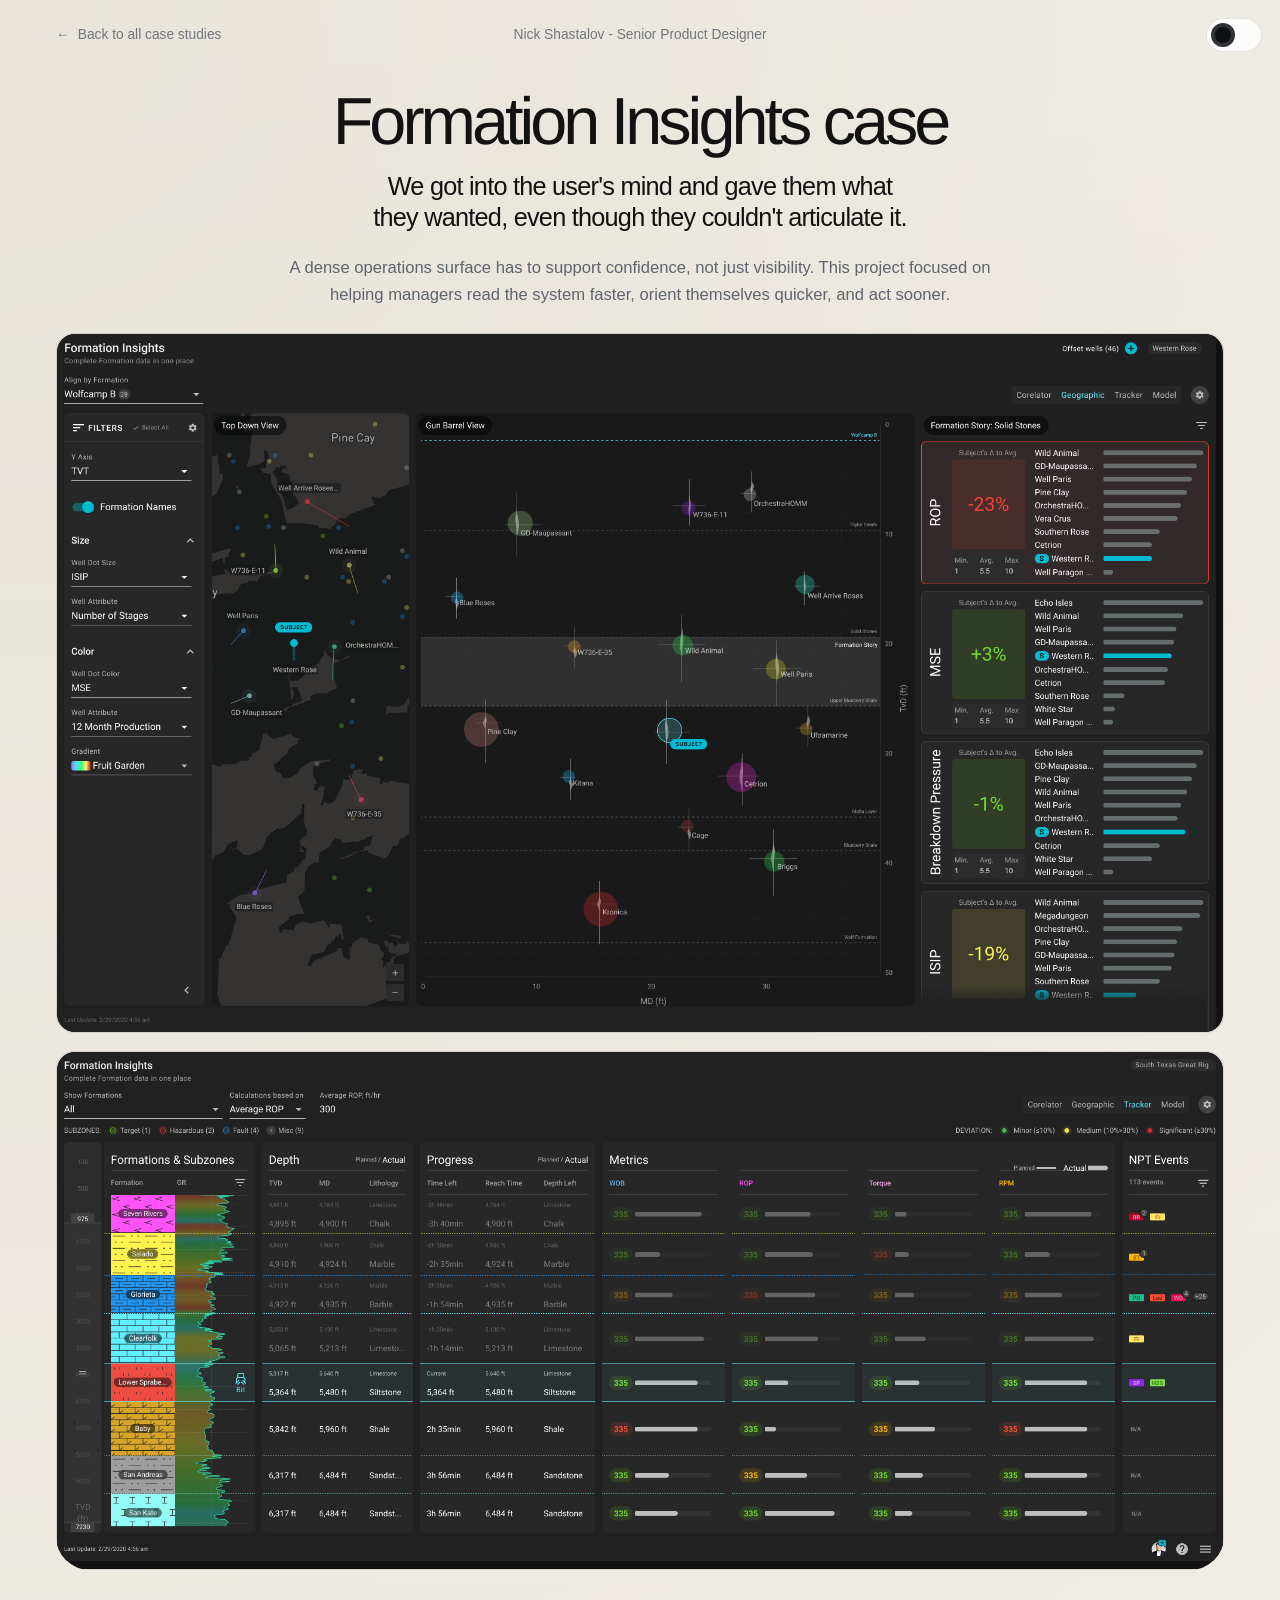
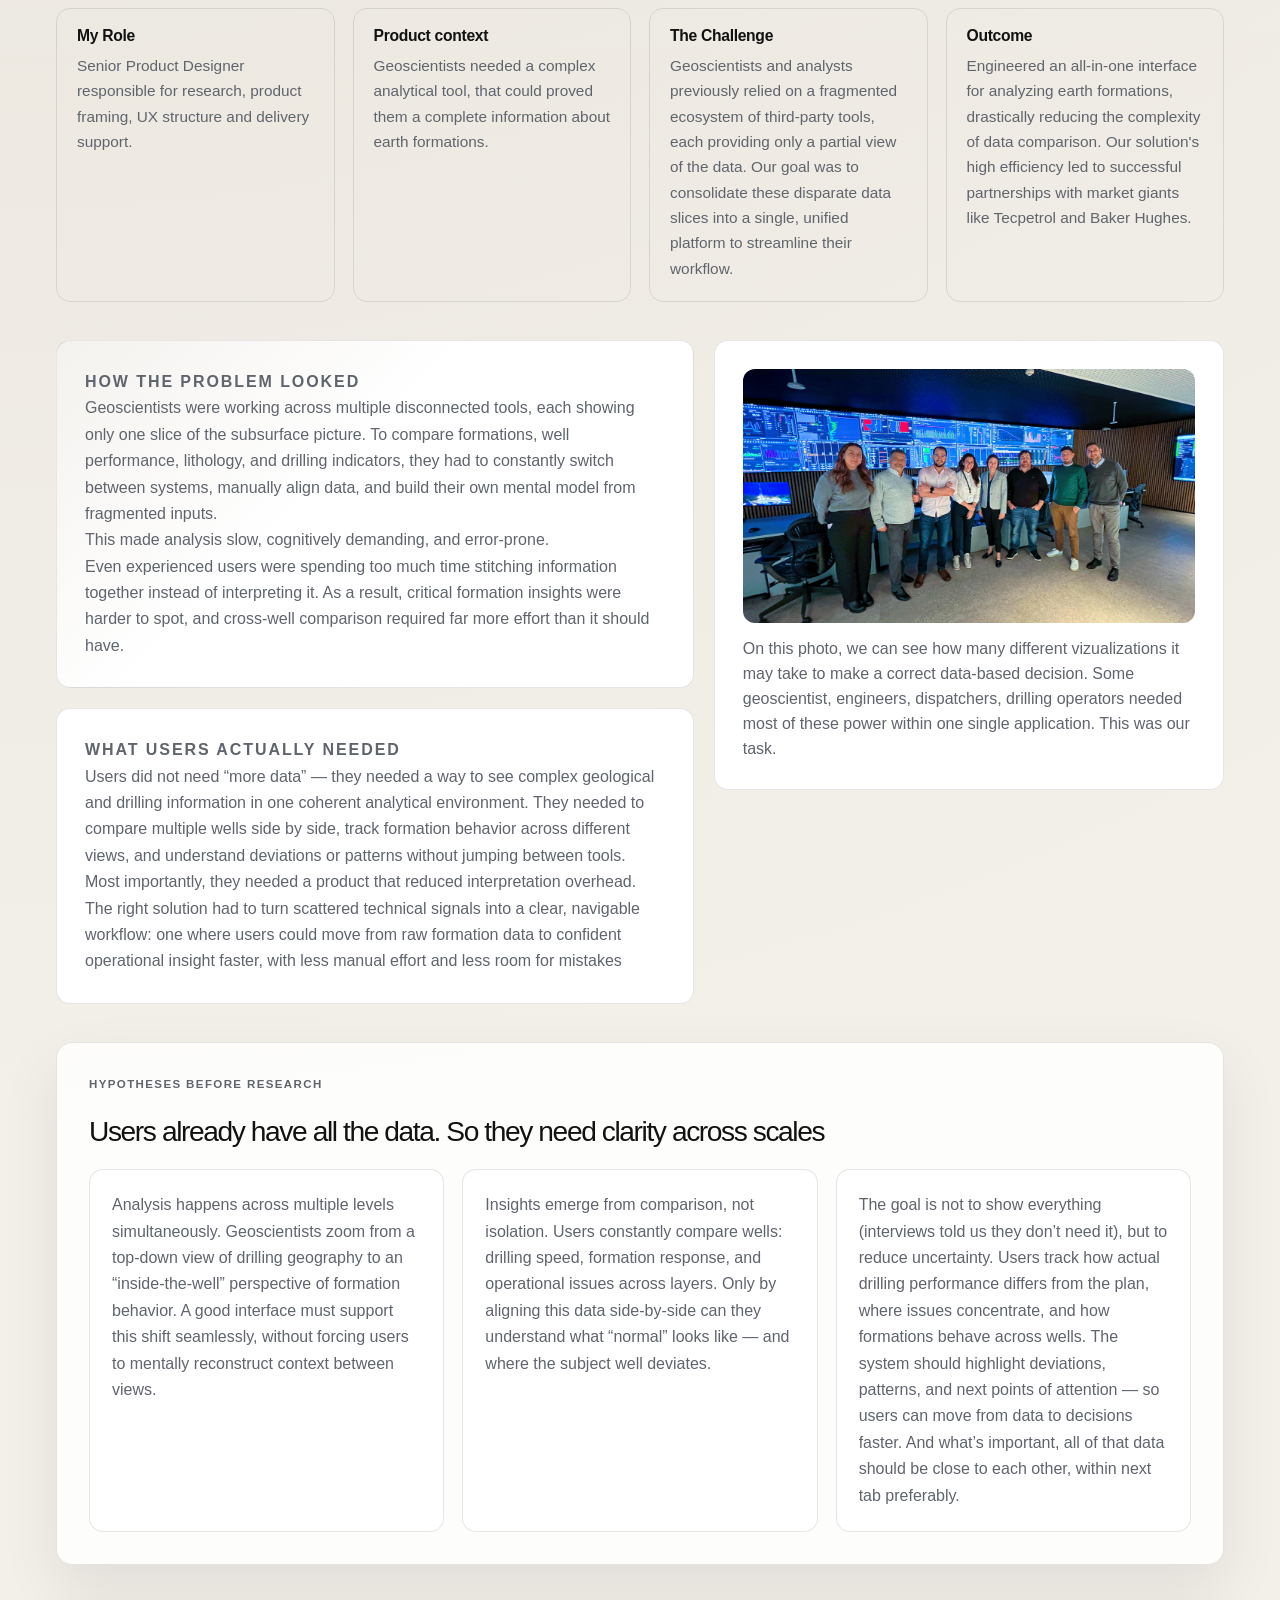
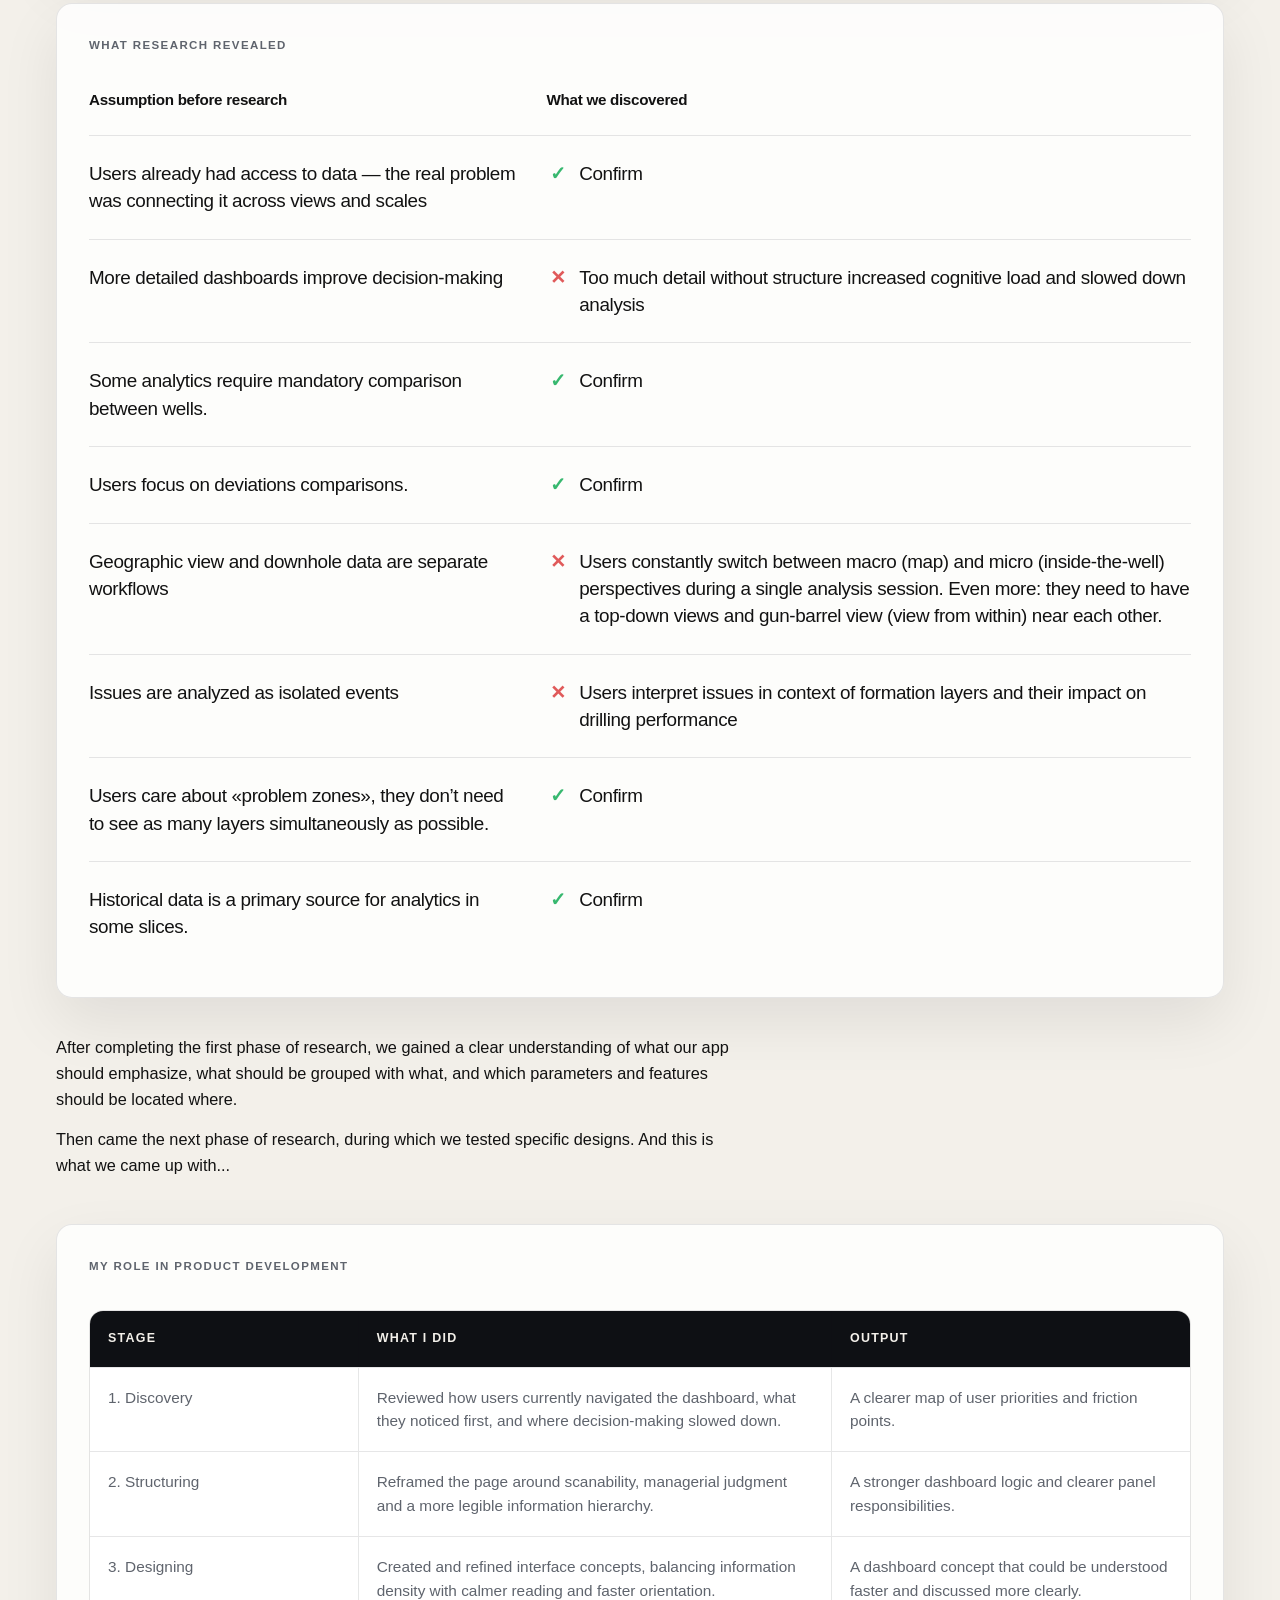
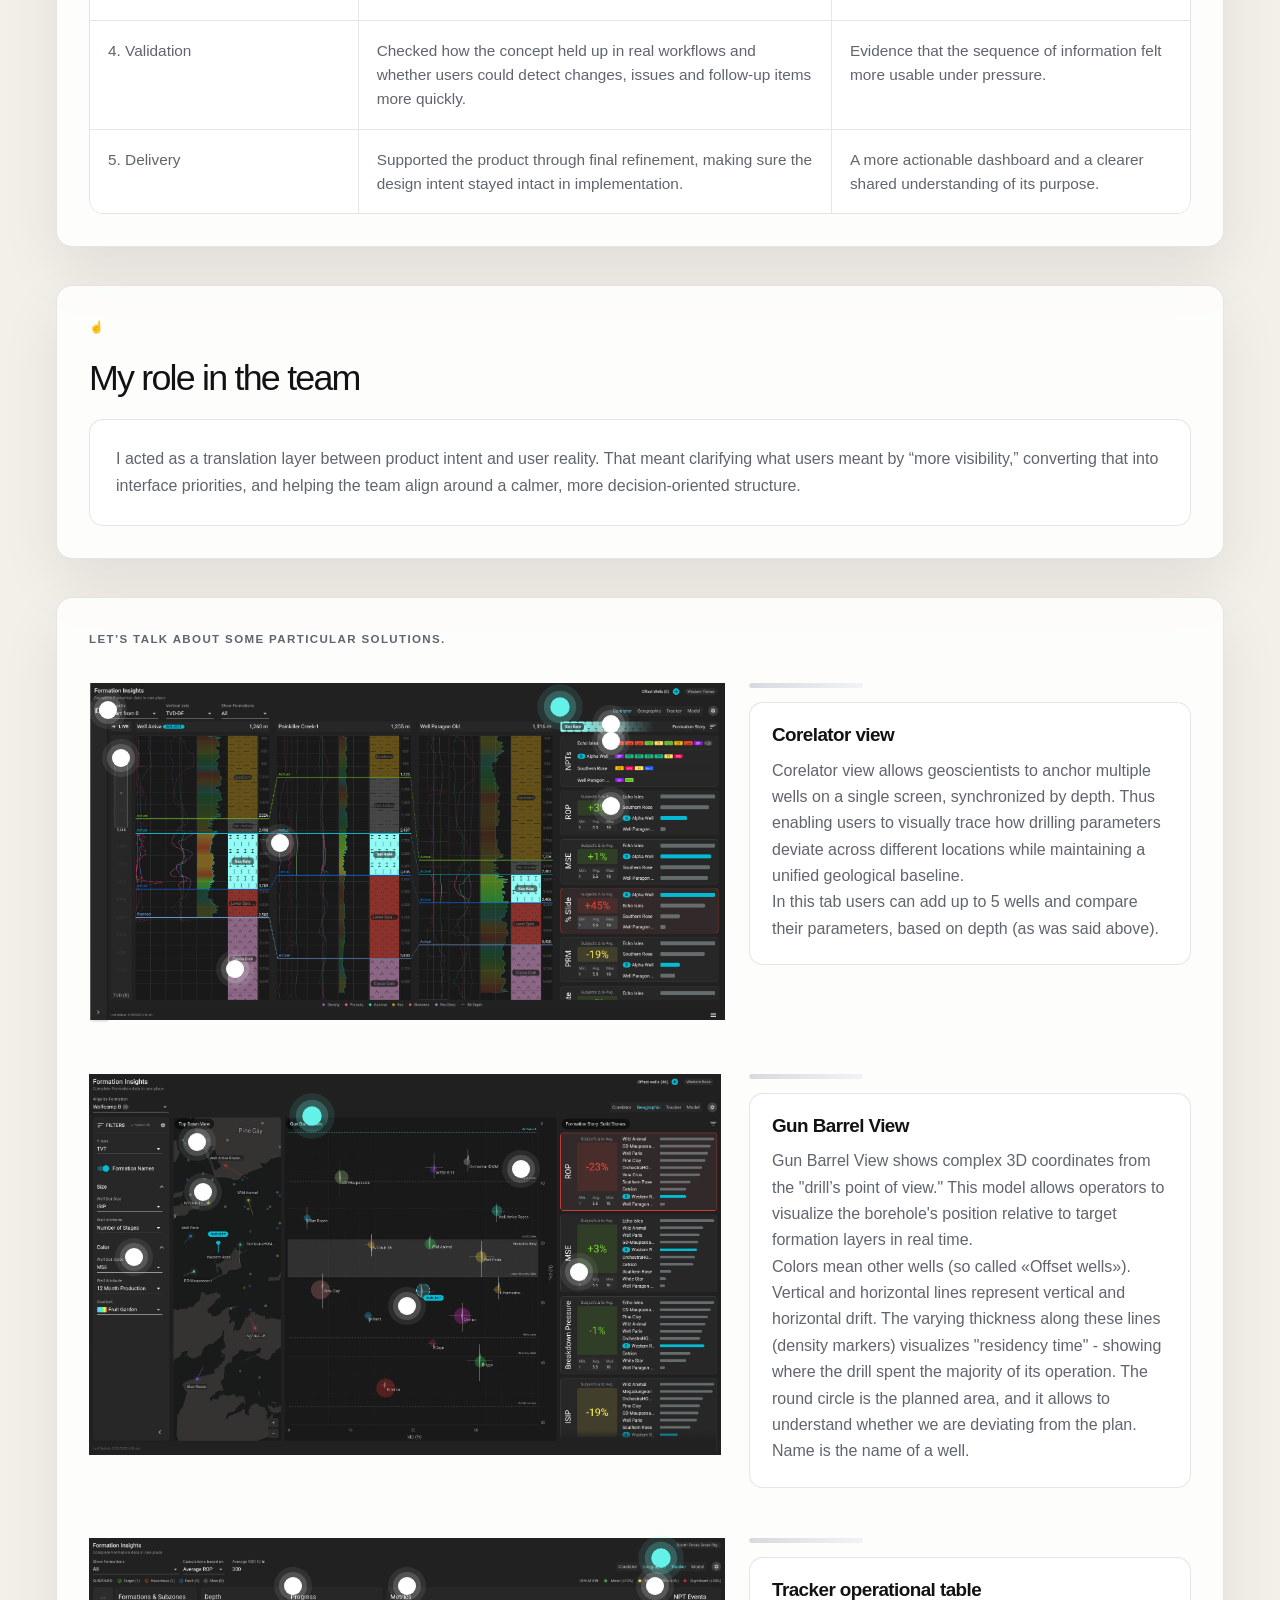
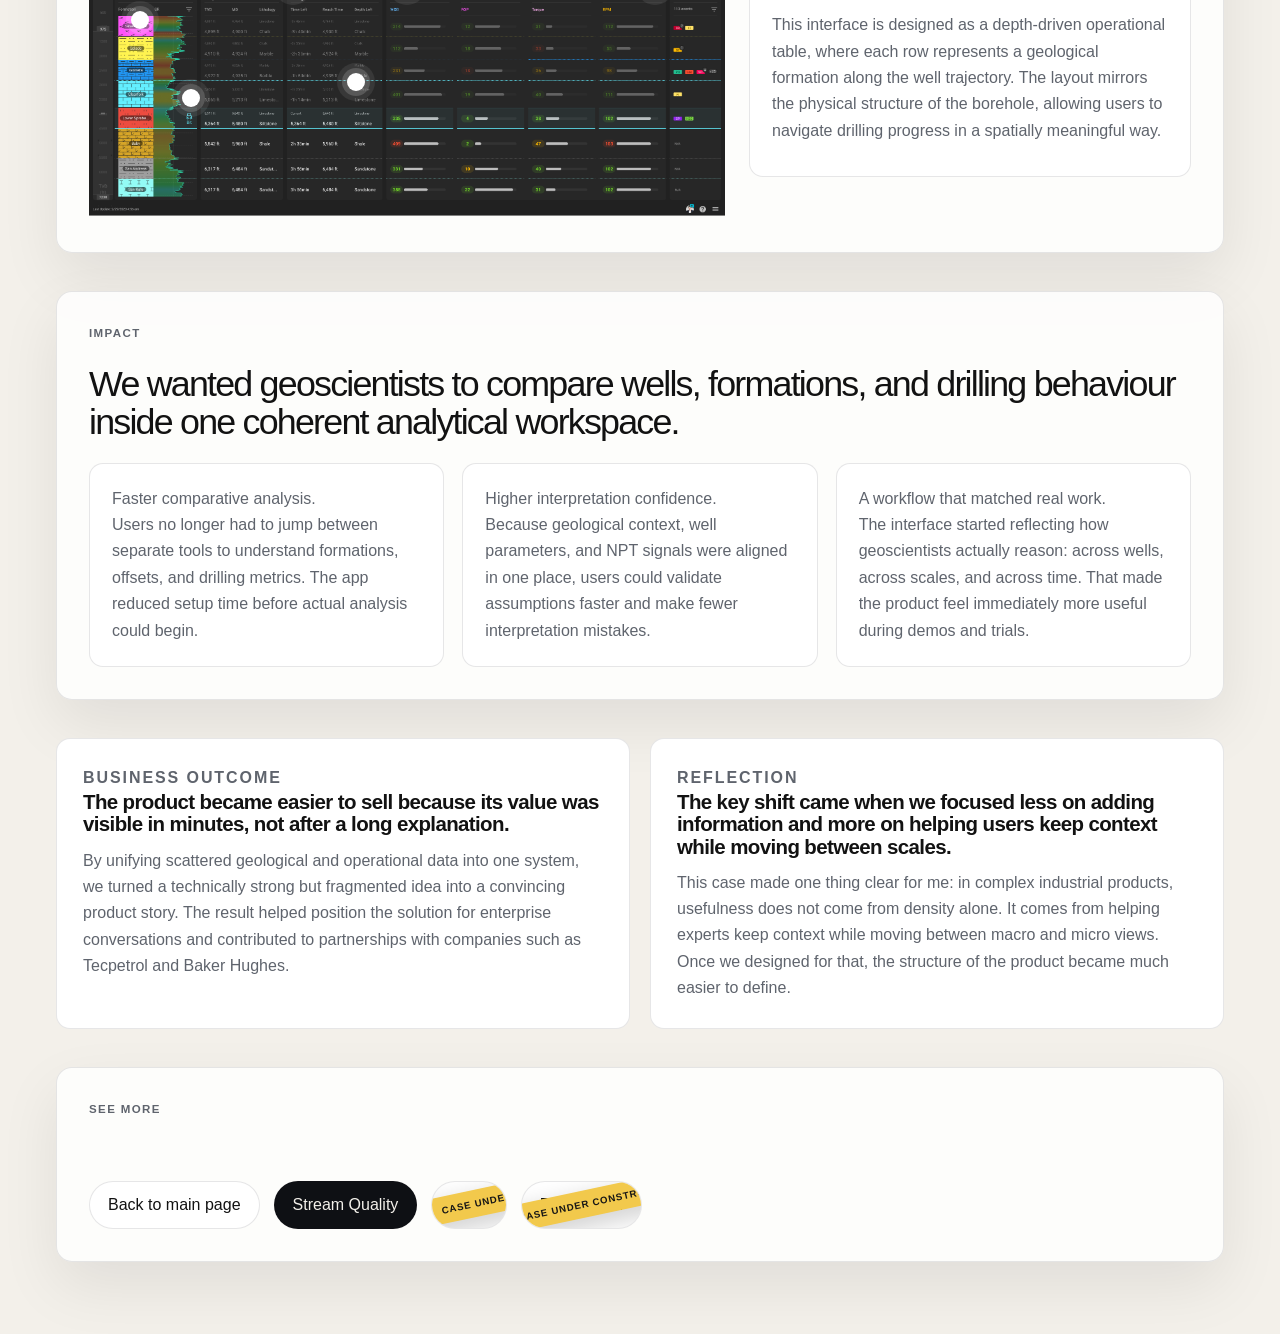
==== case-dashboard.html @ 6cc8f25d "Publish portfolio site" ====
<!DOCTYPE html>
<html lang="en" data-theme="light">
  <head>
    <meta charset="UTF-8" />
    <meta name="viewport" content="width=device-width, initial-scale=1.0" />
    <title>Formation Insights | Nick Shastalov</title>
    <meta
      name="description"
      content="Formation Insights case study by Nick Shastalov."
    />
    <link rel="stylesheet" href="./styles.css" />
    <script src="./theme.js" defer></script>
  </head>
  <body class="case-page">
    <div class="site-shell">
      <div class="page-meta page-meta-row page-meta-case">
        <a class="back-link-subtle back-link-arrow" href="./index.html">Back to all case studies</a>
        <span>Nick Shastalov - Senior Product Designer</span>
      </div>

      <button class="theme-toggle theme-toggle-floating" type="button" aria-label="Toggle theme">
        <span class="theme-toggle-track">
          <span class="theme-toggle-thumb"></span>
        </span>
      </button>

      <main class="case-layout case-layout-refined">
        <section class="case-hero case-hero-refined case-hero-stacked">
          <div class="case-hero-copy case-hero-copy-refined case-hero-copy-centered">
            <h1 class="case-title-compact">Formation Insights case</h1>
            <p class="case-hero-tagline case-hero-tagline-refined">
              We got into the user's mind and gave them what they wanted, even though they couldn't articulate it.
            </p>
            <p class="case-lead-refined">
              A dense operations surface has to support confidence, not just visibility. This
              project focused on helping managers read the system faster, orient themselves
              quicker, and act sooner.
            </p>
          </div>
          <div class="case-hero-media case-hero-media-refined">
            <div class="hero-duo">
              <figure class="hero-duo-card hero-duo-card-wide">
                <img
                  src="./assets/formation-insights-geographic.png"
                  alt="Formation Insights geographic view"
                />
              </figure>
              <figure class="hero-duo-card hero-duo-card-offset">
                <img
                  src="./assets/formation-insights-tracker.png"
                  alt="Formation Insights tracker view"
                />
              </figure>
            </div>
          </div>
        </section>

        <section class="case-meta case-meta-refined">
          <div>
            <strong>My Role</strong>
            <p>Senior Product Designer responsible for research, product framing, UX structure and delivery support.</p>
          </div>
          <div>
            <strong>Product context</strong>
            <p>Geoscientists needed a complex analytical tool, that could proved them a complete information about earth formations.</p>
          </div>
          <div>
            <strong>The Challenge</strong>
            <p>Geoscientists and analysts previously relied on a fragmented ecosystem of third-party tools, each providing only a partial view of the data. Our goal was to consolidate these disparate data slices into a single, unified platform to streamline their workflow.</p>
          </div>
          <div>
            <strong>Outcome</strong>
            <p>Engineered an all-in-one interface for analyzing earth formations, drastically reducing the complexity of data comparison. Our solution's high efficiency led to successful partnerships with market giants like Tecpetrol and Baker Hughes.</p>
          </div>
        </section>

        <section class="story-grid story-grid-refined story-grid-mixed">
          <div class="story-stack">
            <article class="story-card story-card-refined story-card-accent">
              <p class="section-label">How the problem looked</p>
              <p>
                Geoscientists were working across multiple disconnected tools, each showing only
                one slice of the subsurface picture. To compare formations, well performance,
                lithology, and drilling indicators, they had to constantly switch between systems,
                manually align data, and build their own mental model from fragmented inputs.
              </p>
              <p>
                This made analysis slow, cognitively demanding, and error-prone.
              </p>
              <p>
                Even experienced users were spending too much time stitching information together
                instead of interpreting it. As a result, critical formation insights were harder
                to spot, and cross-well comparison required far more effort than it should have.
              </p>
            </article>
            <article class="story-card story-card-refined">
              <p class="section-label">What users actually needed</p>
              <p>
                Users did not need “more data” — they needed a way to see complex geological and
                drilling information in one coherent analytical environment. They needed to compare
                multiple wells side by side, track formation behavior across different views, and
                understand deviations or patterns without jumping between tools.
              </p>
              <p>
                Most importantly, they needed a product that reduced interpretation overhead.
              </p>
              <p>
                The right solution had to turn scattered technical signals into a clear, navigable
                workflow: one where users could move from raw formation data to confident
                operational insight faster, with less manual effort and less room for mistakes
              </p>
            </article>
          </div>
          <aside class="story-card story-card-refined story-photo-card">
            <img src="./assets/formation-insights-dashboard-room.png" alt="Team standing in front of a wall of industrial dashboards" />
            <p class="story-photo-caption">On this photo, we can see how many different vizualizations it may take to make a correct data-based decision. Some geoscientist, engineers, dispatchers, drilling operators needed most of these power within one single application. This was our task.</p>
          </aside>
        </section>

        <section class="case-section case-section-shell">
          <div class="section-heading-block section-heading-wide section-heading-compact">
            <p class="section-label">Hypotheses before research</p>
            <h2>Users already have all the data. So they need clarity across scales</h2>
          </div>
          <div class="logic-grid logic-grid-three">
            <article class="logic-card">
              <p>Analysis happens across multiple levels simultaneously. Geoscientists zoom from a top-down view of drilling geography to an “inside-the-well” perspective of formation behavior. A good interface must support this shift seamlessly, without forcing users to mentally reconstruct context between views.</p>
            </article>
            <article class="logic-card">
              <p>Insights emerge from comparison, not isolation. Users constantly compare wells: drilling speed, formation response, and operational issues across layers. Only by aligning this data side-by-side can they understand what “normal” looks like — and where the subject well deviates.</p>
            </article>
            <article class="logic-card">
              <p>The goal is not to show everything (interviews told us they don’t need it), but to reduce uncertainty. Users track how actual drilling performance differs from the plan, where issues concentrate, and how formations behave across wells. The system should highlight deviations, patterns, and next points of attention — so users can move from data to decisions faster. And what’s important, all of that data should be close to each other, within next tab preferably.</p>
            </article>
          </div>
        </section>

        <section class="case-section case-section-shell">
          <div class="section-heading-block">
            <p class="section-label">What research revealed</p>
          </div>
          <div class="research-table">
            <div class="research-row research-row-head">
              <div>Assumption before research</div>
              <div>What we discovered</div>
            </div>
            <div class="research-row">
              <div>Users already had access to data — the real problem was connecting it across views and scales</div>
              <div class="research-cell-with-badge"><span class="research-badge research-badge-confirm">✓</span><span>Confirm</span></div>
            </div>
            <div class="research-row">
              <div>More detailed dashboards improve decision-making</div>
              <div class="research-cell-with-badge"><span class="research-badge research-badge-deny">✕</span><span>Too much detail without structure increased cognitive load and slowed down analysis</span></div>
            </div>
            <div class="research-row">
              <div>Some analytics require mandatory comparison between wells.</div>
              <div class="research-cell-with-badge"><span class="research-badge research-badge-confirm">✓</span><span>Confirm</span></div>
            </div>
            <div class="research-row">
              <div>Users focus on deviations comparisons.</div>
              <div class="research-cell-with-badge"><span class="research-badge research-badge-confirm">✓</span><span>Confirm</span></div>
            </div>
            <div class="research-row">
              <div>Geographic view and downhole data are separate workflows</div>
              <div class="research-cell-with-badge"><span class="research-badge research-badge-deny">✕</span><span>Users constantly switch between macro (map) and micro (inside-the-well) perspectives during a single analysis session. Even more: they need to have a top-down views and gun-barrel view (view from within) near each other.</span></div>
            </div>
            <div class="research-row">
              <div>Issues are analyzed as isolated events</div>
              <div class="research-cell-with-badge"><span class="research-badge research-badge-deny">✕</span><span>Users interpret issues in context of formation layers and their impact on drilling performance</span></div>
            </div>
            <div class="research-row">
              <div>Users care about «problem zones», they don’t need to see as many layers simultaneously as possible.</div>
              <div class="research-cell-with-badge"><span class="research-badge research-badge-confirm">✓</span><span>Confirm</span></div>
            </div>
            <div class="research-row">
              <div>Historical data is a primary source for analytics in some slices.</div>
              <div class="research-cell-with-badge"><span class="research-badge research-badge-confirm">✓</span><span>Confirm</span></div>
            </div>
          </div>
        </section>

        <div class="research-followup research-followup-plain">
          <p>
            After completing the first phase of research, we gained a clear understanding of what our app should emphasize, what should be grouped with what, and which parameters and features should be located where.
          </p>
          <p>
            Then came the next phase of research, during which we tested specific designs. And this is what we came up with...
          </p>
        </div>

        <section class="case-section case-section-shell">
          <div class="section-heading-block">
            <p class="section-label">My role in product development</p>
          </div>
          <div class="sprint-table sprint-table-three">
            <div class="sprint-row sprint-row-head">
              <div>Stage</div>
              <div>What I did</div>
              <div>Output</div>
            </div>
            <div class="sprint-row">
              <div>1. Discovery</div>
              <div>Reviewed how users currently navigated the dashboard, what they noticed first, and where decision-making slowed down.</div>
              <div>A clearer map of user priorities and friction points.</div>
            </div>
            <div class="sprint-row">
              <div>2. Structuring</div>
              <div>Reframed the page around scanability, managerial judgment and a more legible information hierarchy.</div>
              <div>A stronger dashboard logic and clearer panel responsibilities.</div>
            </div>
            <div class="sprint-row">
              <div>3. Designing</div>
              <div>Created and refined interface concepts, balancing information density with calmer reading and faster orientation.</div>
              <div>A dashboard concept that could be understood faster and discussed more clearly.</div>
            </div>
            <div class="sprint-row">
              <div>4. Validation</div>
              <div>Checked how the concept held up in real workflows and whether users could detect changes, issues and follow-up items more quickly.</div>
              <div>Evidence that the sequence of information felt more usable under pressure.</div>
            </div>
            <div class="sprint-row">
              <div>5. Delivery</div>
              <div>Supported the product through final refinement, making sure the design intent stayed intact in implementation.</div>
              <div>A more actionable dashboard and a clearer shared understanding of its purpose.</div>
            </div>
          </div>
        </section>

        <section class="case-section case-section-shell">
          <div class="section-heading-block">
            <p class="section-label">☝</p>
            <h2>My role in the team</h2>
          </div>
          <div class="info-card info-card-refined">
            <p>
              I acted as a translation layer between product intent and user reality. That meant
              clarifying what users meant by “more visibility,” converting that into interface
              priorities, and helping the team align around a calmer, more decision-oriented
              structure.
            </p>
          </div>
        </section>

        <section class="case-section case-section-shell">
          <div class="section-heading-block">
            <p class="section-label">Let’s talk about some particular solutions.</p>
          </div>

          <div class="hotspot-scene">
            <div class="hotspot-widget" data-rotation-seconds="10">
              <div class="hotspot-visual hotspot-visual-zoomable">
                <img src="./assets/formation-tab-1.png" alt="Formation Insights analytical workspace" />
                <button class="hotspot-dot is-active" type="button" style="--x: 74%; --y: 7%;" data-hotspot-index="0" aria-label="Corelator view"></button>
                <button class="hotspot-dot" type="button" style="--x: 30%; --y: 47%;" data-hotspot-index="1" aria-label="Formation thickness lines"></button>
                <button class="hotspot-dot" type="button" style="--x: 82%; --y: 36%;" data-hotspot-index="2" aria-label="Relative performance dashboard"></button>
                <button class="hotspot-dot" type="button" style="--x: 82%; --y: 12%;" data-hotspot-index="3" aria-label="Current formation reminder"></button>
                <button class="hotspot-dot" type="button" style="--x: 82%; --y: 17%;" data-hotspot-index="4" aria-label="NPT events"></button>
                <button class="hotspot-dot" type="button" style="--x: 3%; --y: 8%;" data-hotspot-index="5" aria-label="Top-down view panel"></button>
                <button class="hotspot-dot" type="button" style="--x: 5%; --y: 22%;" data-hotspot-index="6" aria-label="Depth selector"></button>
                <button class="hotspot-dot" type="button" style="--x: 23%; --y: 84%;" data-hotspot-index="7" aria-label="Lithologies"></button>
              </div>
              <div class="hotspot-copy">
                <div class="hotspot-progress" aria-hidden="true">
                  <span class="hotspot-progress-bar"></span>
                </div>
                <article class="artifact-note hotspot-panel is-active" data-hotspot-panel="0">
                  <h3>Corelator view</h3>
                  <p>Corelator view allows geoscientists to anchor multiple wells on a single screen, synchronized by depth. Thus enabling users to visually trace how drilling parameters deviate across different locations while maintaining a unified geological baseline.</p>
                  <p>In this tab users can add up to 5 wells and compare their parameters, based on depth (as was said above).</p>
                </article>
                <article class="artifact-note hotspot-panel" data-hotspot-panel="1">
                  <h3>Formation thickness lines</h3>
                  <p>These lines show users difference in depth (thickness) of formation in every selected well. Our design was pretty innovative and liked by users, so it had been copied later by some of our competitors.</p>
                  <p>This display of "pinch and swell" (thickness variation) of formations between wells allows geologists to immediately understand stratigraphic trends. Current formation is always highlighted.</p>
                </article>
                <article class="artifact-note hotspot-panel" data-hotspot-panel="2">
                  <h3>Relative performance dashboard</h3>
                  <p>One of user pains was that they need to «jump» between apps to compare key parameters for every well and then correlate it with wells depth based info. We assemble it all at the same place.</p>
                  <p>This panel is designed as a Relative Performance Dashboard. This "Leaderboard" approach instantly identifies the highest and lowest parameters among the selected wells, accelerating the decision-making process for operational optimization. Subject well - the object of analytics - is always highlighted to it’s place within the range.</p>
                </article>
                <article class="artifact-note hotspot-panel" data-hotspot-panel="3">
                  <h3>Current formation reminder</h3>
                  <p>User can highlight any formation in the chart area, this makes it possible for them to lose the current formation. So we always show the current formation in its separate area. This place in the right corner was selected based on interviews with users - they needed reminder of a current formation near their NPT events.</p>
                  <p>Formation Story calls the pop-up with the log of changes in data set.</p>
                </article>
                <article class="artifact-note hotspot-panel" data-hotspot-panel="4">
                  <h3>NPT events</h3>
                  <p>NPT’s are events that happened during drilling. E.g. bit stuck or a portion of liquifier poured.</p>
                  <p>Every event has it’s core and color. Similar to warning lights in a car dashboard. This color coding for NPTs is universal across all our apps. Users often just take a glance at how many NPTs are there and what’s their color. That’s how they read it.</p>
                </article>
                <article class="artifact-note hotspot-panel" data-hotspot-panel="5">
                  <h3>Top-down view panel</h3>
                      <p>Users sometimes need to see wells from above. This panel opens the top-down view. More details on that in next case. But before that app, users opened a top-down map of wells in a separate program, it surprised us that this was an industry-standard before. Users aproved the top-down map inside correlator during testing.</p>
                </article>
                <article class="artifact-note hotspot-panel" data-hotspot-panel="6">
                  <h3>Depth selector</h3>
                  <p>Another feature that was introduced - was a convenient depth selector. Transparent area within selected range shows marking under it, which helps users to navigate, when scale is too granular. Range can be changed. And also fragged along the axis to quickly navigate the entire dataset.</p>
                </article>
                <article class="artifact-note hotspot-panel" data-hotspot-panel="7">
                  <h3>Lithologies</h3>
                  <p>These weird area fills are called «lithologies». They represend various earth formations and every company has a set of their own lithology schemes. They all are customizable. All we can infuence here - is brightness. So we utilised that to show the active actual formation. Based on interviews, users sometimes "lost" the current formation among others, so they wanted to be more focused on it.</p>
                </article>
              </div>
            </div>
          </div>

          <div class="hotspot-scene">
            <div class="hotspot-widget" data-rotation-seconds="10">
              <div class="hotspot-visual hotspot-visual-zoomable">
                <img src="./assets/formation-tab-2.png" alt="Formation Insights geographic and gun barrel workspace" />
                <button class="hotspot-dot is-active" type="button" style="--x: 35%; --y: 11%;" data-hotspot-index="0" aria-label="Gun Barrel View"></button>
                <button class="hotspot-dot" type="button" style="--x: 17%; --y: 18%;" data-hotspot-index="1" aria-label="Top Down View map"></button>
                <button class="hotspot-dot" type="button" style="--x: 18%; --y: 31%;" data-hotspot-index="2" aria-label="Formation anchors"></button>
                <button class="hotspot-dot" type="button" style="--x: 68%; --y: 25%;" data-hotspot-index="3" aria-label="Formation Story and parameter panel"></button>
                <button class="hotspot-dot" type="button" style="--x: 77%; --y: 52%;" data-hotspot-index="4" aria-label="Card reading logic"></button>
                <button class="hotspot-dot" type="button" style="--x: 50%; --y: 61%;" data-hotspot-index="5" aria-label="Subject well hierarchy"></button>
                <button class="hotspot-dot" type="button" style="--x: 7%; --y: 48%;" data-hotspot-index="6" aria-label="Dynamic filter panel"></button>
              </div>
              <div class="hotspot-copy">
                <div class="hotspot-progress" aria-hidden="true">
                  <span class="hotspot-progress-bar"></span>
                </div>
                <article class="artifact-note hotspot-panel is-active" data-hotspot-panel="0">
                  <h3>Gun Barrel View</h3>
                  <p>Gun Barrel View shows complex 3D coordinates from the "drill’s point of view." This model allows operators to visualize the borehole's position relative to target formation layers in real time.</p>
                  <p>Colors mean other wells (so called «Offset wells»). Vertical and horizontal lines represent vertical and horizontal drift. The varying thickness along these lines (density markers) visualizes "residency time" - showing where the drill spent the majority of its operation. The round circle is the planned area, and it allows to understand whether we are deviating from the plan. Name is the name of a well.</p>
                </article>
                <article class="artifact-note hotspot-panel" data-hotspot-panel="1">
                  <h3>Top Down View</h3>
                  <p>Dots on the map represent other wellbores in the ares. Lines and their length represent to direction and length of the wellbore.</p>
                  <p>The "Top Down View" serves as a spatial validator. By showing the directional vectors of each well, the interface allows the user to instantly determine the relevance of a reference well. If a neighboring well is oriented differently, the scientist knows to weigh its data less heavily, preventing errors in geological interpretation.</p>
                </article>
                <article class="artifact-note hotspot-panel" data-hotspot-panel="2">
                  <h3>Formation anchors</h3>
                  <p>Gun barrel view tells operators where every wellbore is situated regarding the earth formations. These lines works as anchor points for users to understand how well is subject well directed.</p>
                </article>
                <article class="artifact-note hotspot-panel" data-hotspot-panel="3">
                  <h3>Formation Story and parameter panel</h3>
                  <p>Understanding a wellbore’s direction, length, and depth is not enought for a comprehensive evaluation. Users must also contextualize performance within specific wellbore’s circumstances. Our research revealed that a peroper analysis requires three data layers to be sychronized: Top-Down view, Gun Barrel, and Well Parameters - all integrated into a single, unified workspace.</p>
                  <p>This represents the second most critical view within the 'Formation Insights' platform.</p>
                </article>
                <article class="artifact-note hotspot-panel" data-hotspot-panel="4">
                  <h3>Card reading logic</h3>
                  <p>Order of reading for every card in this panel goes as following: Name of parameter &gt; color of Δ to Avg. &gt; Δ to Avg. value. And then, if «Δ to Avg.» goes beyond expectations, the user pays attention to the comparison columns of the characteristics.</p>
                  <p>Design of cards in this panel is dedicated to this reading logic.</p>
                </article>
                <article class="artifact-note hotspot-panel" data-hotspot-panel="5">
                  <h3>Subject well hierarchy</h3>
                  <p>The design utilizes a clear Target-vs-Reference hierarchy. The "Subject Well" is highlighted as the primary focal point, while "Offset Wells" are color-coded as reference data. This helps user to maintain his attention on comparing offset wells to subject well and make predictions on where to move next - informed.</p>
                </article>
                <article class="artifact-note hotspot-panel" data-hotspot-panel="6">
                  <h3>Dynamic filter panel</h3>
                  <p>Unlike previous view, this one needed our standard filter panel to do a dynamic attribute mapping. Users can assign specific metrics (e.g., "Number of Stages" or "12-month Production") to visual properties like bubble size or color gradients or quickly select batch of data they want to analize. We wanted to make this view a high-fidelity diagnostic engine.</p>
                </article>
              </div>
            </div>
          </div>

          <div class="hotspot-scene">
            <div class="hotspot-widget" data-rotation-seconds="10">
              <div class="hotspot-visual hotspot-visual-zoomable">
                <img src="./assets/formation-tab-3.png" alt="Formation Insights tracker workspace" />
                <button class="hotspot-dot is-active" type="button" style="--x: 90%; --y: 7%;" data-hotspot-index="0" aria-label="Tracker operational table"></button>
                <button class="hotspot-dot" type="button" style="--x: 8%; --y: 29%;" data-hotspot-index="1" aria-label="Formation and subzone context"></button>
                <button class="hotspot-dot" type="button" style="--x: 42%; --y: 51%;" data-hotspot-index="2" aria-label="Current drill position"></button>
                <button class="hotspot-dot" type="button" style="--x: 32%; --y: 17%;" data-hotspot-index="3" aria-label="Depth and progress planning"></button>
                <button class="hotspot-dot" type="button" style="--x: 50%; --y: 17%;" data-hotspot-index="4" aria-label="Metrics assessment"></button>
                <button class="hotspot-dot" type="button" style="--x: 89%; --y: 17%;" data-hotspot-index="5" aria-label="NPT events by formation"></button>
                <button class="hotspot-dot" type="button" style="--x: 16%; --y: 57%;" data-hotspot-index="6" aria-label="Row alignment context"></button>
              </div>
              <div class="hotspot-copy">
                <div class="hotspot-progress" aria-hidden="true">
                  <span class="hotspot-progress-bar"></span>
                </div>
                <article class="artifact-note hotspot-panel is-active" data-hotspot-panel="0">
                  <h3>Tracker operational table</h3>
                  <p>This interface is designed as a depth-driven operational table, where each row represents a geological formation along the well trajectory. The layout mirrors the physical structure of the borehole, allowing users to navigate drilling progress in a spatially meaningful way.</p>
                </article>
                <article class="artifact-note hotspot-panel" data-hotspot-panel="1">
                  <h3>Formation and subzone context</h3>
                  <p>The left section visualizes formations and subzones using color-coded lithology and gamma ray data, helping users quickly associate numerical values with geological context. The vertical arrangement reflects true depth progression, making it easier to understand where the drill bit is relative to surrounding layers.</p>
                </article>
                <article class="artifact-note hotspot-panel" data-hotspot-panel="2">
                  <h3>Current drill position</h3>
                  <p>The current drill position is highlighted across all columns, providing a clear focal point. Formations above it are visually de-emphasized, indicating completed sections, while upcoming formations remain fully visible. This creates a natural distinction between past, present, and future states of the operation.</p>
                </article>
                <article class="artifact-note hotspot-panel" data-hotspot-panel="3">
                  <h3>Depth and progress planning</h3>
                  <p>Depth and progress columns combine actual measurements with projections. Users can see true vertical depth, measured depth, and lithology alongside estimated time to reach upcoming formations. This allows them to anticipate transitions and prepare for changes in drilling conditions.</p>
                </article>
                <article class="artifact-note hotspot-panel" data-hotspot-panel="4">
                  <h3>Metrics assessment</h3>
                  <p>The Metrics section compares planned and actual values for key parameters such as WOB, ROP, Torque, and RPM. Each value is supported by a visual bar and color-coded status, making deviations immediately noticeable. This enables quick assessment of whether the operation is performing within expected thresholds.</p>
                </article>
                <article class="artifact-note hotspot-panel" data-hotspot-panel="5">
                  <h3>NPT events by formation</h3>
                  <p>NPT events are displayed per formation. Tags and grouped indicators provide visibility into non-productive time without overwhelming the main dataset. Users can quickly identify where issues occurred and correlate them with specific geological intervals.</p>
                </article>
                <article class="artifact-note hotspot-panel" data-hotspot-panel="6">
                  <h3>Row alignment context</h3>
                  <p>All columns are aligned by row, ensuring that geological data, depth, time, performance metrics, and operational events are always viewed within the same contextual unit. This allows users to analyze relationships between variables without switching views or mentally reconstructing context.</p>
                </article>
              </div>
            </div>
          </div>
        </section>

        <section class="case-section case-section-shell">
          <div class="section-heading-block section-heading-wide">
            <p class="section-label">Impact</p>
            <h2>We wanted geoscientists to compare wells, formations, and drilling behaviour inside one coherent analytical workspace.</h2>
          </div>
          <div class="metrics-grid metrics-grid-three">
            <article class="metric-card">
              <p class="metric-inline-title">Faster comparative analysis.</p>
              <p>Users no longer had to jump between separate tools to understand formations, offsets, and drilling metrics. The app reduced setup time before actual analysis could begin.</p>
            </article>
            <article class="metric-card">
              <p class="metric-inline-title">Higher interpretation confidence.</p>
              <p>Because geological context, well parameters, and NPT signals were aligned in one place, users could validate assumptions faster and make fewer interpretation mistakes.</p>
            </article>
            <article class="metric-card">
              <p class="metric-inline-title">A workflow that matched real work.</p>
              <p>The interface started reflecting how geoscientists actually reason: across wells, across scales, and across time. That made the product feel immediately more useful during demos and trials.</p>
            </article>
          </div>
        </section>

        <section class="three-up three-up-refined two-up">
          <article class="info-card info-card-refined">
            <p class="section-label">Business outcome</p>
            <h3>The product became easier to sell because its value was visible in minutes, not after a long explanation.</h3>
            <p>
              By unifying scattered geological and operational data into one system, we turned a technically strong but fragmented idea into a convincing product story. The result helped position the solution for enterprise conversations and contributed to partnerships with companies such as Tecpetrol and Baker Hughes.
            </p>
          </article>
          <article class="info-card info-card-refined">
            <p class="section-label">Reflection</p>
            <h3>The key shift came when we focused less on adding information and more on helping users keep context while moving between scales.</h3>
            <p>
              This case made one thing clear for me: in complex industrial products, usefulness does not come from density alone. It comes from helping experts keep context while moving between macro and micro views. Once we designed for that, the structure of the product became much easier to define.
            </p>
          </article>
        </section>

        <section class="case-section case-section-shell">
          <div class="section-heading-block">
            <p class="section-label">See more</p>
          </div>
          <div class="hero-actions case-nav-actions">
            <a class="button button-secondary" href="./index.html">Back to main page</a>
            <a class="button button-primary" href="./case-stream-quality.html">Stream Quality</a>
            <span class="button button-secondary button-construction button-disabled" aria-disabled="true">
              <span class="button-construction-label">Cups</span>
              <span class="button-construction-ribbon case-tile-ribbon case-tile-ribbon-slow">
                <span>Case under construction</span>
                <span aria-hidden="true">Case under construction</span>
              </span>
            </span>
            <span class="button button-secondary button-construction button-disabled" aria-disabled="true">
              <span class="button-construction-label">Raffle Rush</span>
              <span class="button-construction-ribbon case-tile-ribbon case-tile-ribbon-slower">
                <span>Case under construction</span>
                <span aria-hidden="true">Case under construction</span>
              </span>
            </span>
          </div>
        </section>
      </main>
    </div>

    <div class="image-modal" aria-hidden="true">
      <button class="image-modal-close" type="button" aria-label="Close image">×</button>
      <div class="image-modal-content">
        <div class="image-modal-stage"></div>
        <div class="image-modal-tooltip" hidden></div>
      </div>
    </div>
  </body>
</html>
---- styles.css ----
:root {
  color-scheme: light;
  --bg: #f3f0ea;
  --bg-elevated: rgba(255, 255, 255, 0.72);
  --surface: rgba(255, 255, 255, 0.82);
  --surface-strong: #ffffff;
  --surface-dark: #111111;
  --border: rgba(12, 16, 24, 0.1);
  --text: #121212;
  --muted: #5f646d;
  --accent: #0e1014;
  --accent-soft: #d9d4ca;
  --shadow: 0 24px 60px rgba(18, 18, 18, 0.08);
  --hero-glow: radial-gradient(circle at top left, rgba(190, 180, 160, 0.28), transparent 35%);
  --font-display: "Iowan Old Style", "Palatino Linotype", "Book Antiqua", Georgia, serif;
  --font-body: "Avenir Next", "Segoe UI", "Helvetica Neue", Arial, sans-serif;
}

html[data-theme="dark"] {
  color-scheme: dark;
  --bg: #0d0f12;
  --bg-elevated: rgba(18, 20, 24, 0.76);
  --surface: rgba(20, 22, 28, 0.9);
  --surface-strong: #171a20;
  --surface-dark: #0a0c0f;
  --border: rgba(255, 255, 255, 0.09);
  --text: #f4f1eb;
  --muted: #a4aab6;
  --accent: #f5f2ec;
  --accent-soft: #242933;
  --shadow: 0 28px 70px rgba(0, 0, 0, 0.36);
  --hero-glow: radial-gradient(circle at top left, rgba(120, 137, 168, 0.18), transparent 35%);
}

* {
  box-sizing: border-box;
}

html {
  scroll-behavior: smooth;
}

body {
  margin: 0;
  min-height: 100vh;
  font-family: var(--font-body);
  color: var(--text);
  background:
    linear-gradient(180deg, rgba(255, 255, 255, 0.16), transparent 24%),
    var(--hero-glow),
    var(--bg);
}

img {
  display: block;
  max-width: 100%;
}

a {
  color: inherit;
  text-decoration: none;
}

p,
li {
  color: var(--muted);
  line-height: 1.65;
}

h1,
h2,
h3,
strong {
  color: var(--text);
}

h1,
h2,
h3 {
  margin: 0;
  font-family: var(--font-display);
  font-weight: 600;
  line-height: 1.08;
}

.site-shell {
  width: min(100%, calc(100% - 112px));
  max-width: 1580px;
  margin: 0 auto;
  padding: 22px 0 72px;
}

.page-meta {
  margin-bottom: 12px;
  color: rgba(97, 102, 112, 0.88);
  font-size: 0.86rem;
}

.page-meta-centered {
  text-align: center;
}

.page-meta-row {
  display: flex;
  align-items: center;
  justify-content: center;
  gap: 16px;
}

.page-meta-case {
  position: relative;
  min-height: 24px;
  text-align: center;
}

.page-meta-case .back-link-subtle {
  position: absolute;
  left: 0;
  top: 50%;
  transform: translateY(-50%);
}

.back-link-subtle {
  color: rgba(97, 102, 112, 0.88);
  font-size: 0.86rem;
}

.back-link-arrow::before {
  content: "←";
  display: inline-block;
  margin-right: 8px;
}

.back-link-subtle:hover {
  color: var(--text);
}

.copy-toast {
  position: fixed;
  left: 50%;
  bottom: 24px;
  z-index: 30;
  padding: 11px 16px;
  border-radius: 999px;
  border: 1px solid var(--border);
  background: var(--surface-dark);
  color: #f8f4ee;
  font-size: 0.9rem;
  opacity: 0;
  pointer-events: none;
  transform: translateX(-50%) translateY(12px);
  transition: opacity 180ms ease, transform 180ms ease;
}

.copy-toast.is-visible {
  opacity: 1;
  transform: translateX(-50%) translateY(0);
}

.scroll-reveal-block {
  opacity: 0;
  transform: translateY(36px);
  pointer-events: none;
  transition: opacity 420ms ease, transform 420ms ease;
}

.scroll-reveal-block.is-visible {
  opacity: 1;
  transform: translateY(0);
  pointer-events: auto;
}

.topbar {
  position: sticky;
  top: 16px;
  z-index: 10;
  display: flex;
  align-items: center;
  justify-content: space-between;
  gap: 20px;
  padding: 14px 18px;
  margin-bottom: 24px;
  border: 1px solid var(--border);
  border-radius: 22px;
  background: var(--bg-elevated);
  backdrop-filter: blur(18px);
  box-shadow: var(--shadow);
}

.brand {
  display: inline-flex;
  align-items: center;
  gap: 14px;
}

.brand-mark {
  display: grid;
  place-items: center;
  width: 44px;
  aspect-ratio: 1;
  border-radius: 14px;
  background: var(--accent);
  color: var(--bg);
  font-size: 0.95rem;
  letter-spacing: 0.08em;
  text-transform: uppercase;
}

.brand-copy {
  display: grid;
  gap: 2px;
}

.brand-copy strong {
  font-size: 0.98rem;
}

.brand-copy span {
  font-size: 0.84rem;
  color: var(--muted);
}

.topbar-actions,
.topnav {
  display: flex;
  align-items: center;
  gap: 18px;
}

.topnav a,
.back-link {
  font-size: 0.92rem;
  color: var(--muted);
}

.topnav a:hover,
.back-link:hover,
.inline-link:hover {
  color: var(--text);
}

.theme-toggle {
  cursor: pointer;
  border: 0;
  background: transparent;
  padding: 0;
}

.theme-toggle-floating {
  position: fixed;
  top: 18px;
  right: 18px;
  z-index: 20;
}

.theme-toggle-track {
  display: inline-flex;
  align-items: center;
  gap: 10px;
  padding: 5px 7px;
  border-radius: 999px;
  border: 1px solid var(--border);
  background: var(--surface);
}

.theme-toggle-floating .theme-toggle-track {
  width: 56px;
  justify-content: flex-start;
  padding: 4px;
  border-radius: 999px;
}

.theme-toggle-label {
  font-size: 0.76rem;
  color: var(--muted);
  min-width: 35px;
}

.theme-toggle-thumb {
  width: 24px;
  height: 24px;
  border-radius: 50%;
  background: var(--accent);
  box-shadow: inset 0 0 0 4px rgba(255, 255, 255, 0.14);
  transition: transform 180ms ease;
}

html[data-theme="dark"] .theme-toggle-floating .theme-toggle-thumb {
  transform: translateX(24px);
}

.eyebrow,
.section-label {
  margin: 0 0 12px;
  text-transform: uppercase;
  letter-spacing: 0.12em;
  font-size: 0.72rem;
  font-weight: 700;
  color: var(--muted);
}

.hero,
.case-hero {
  display: grid;
  grid-template-columns: minmax(0, 1.1fr) minmax(320px, 0.9fr);
  gap: 28px;
  padding: clamp(28px, 4vw, 46px);
  border-radius: 34px;
  border: 1px solid var(--border);
  background:
    linear-gradient(135deg, rgba(255, 255, 255, 0.18), transparent 40%),
    var(--surface);
  box-shadow: var(--shadow);
  overflow: hidden;
}

.hero-centered {
  grid-template-columns: 1fr;
  min-height: 72vh;
  place-items: start;
  text-align: left;
  background: transparent;
  border: 0;
  box-shadow: none;
  padding: 14vh 0 24px;
  margin-bottom: 86px;
}

.hero-copy h1,
.case-hero-copy h1 {
  font-size: clamp(2.9rem, 7vw, 5.3rem);
  max-width: 11ch;
}

.hero-centered .hero-copy h1 {
  max-width: none;
  margin: 0;
  font-family: var(--font-body);
  font-size: clamp(1.9rem, 3.15vw, 3.3rem);
  font-weight: 500;
  letter-spacing: -0.06em;
  line-height: 0.98;
  width: 100%;
}

.hero-highlight {
  position: relative;
  display: inline-block;
  color: inherit;
  animation: heroGlowText 7.5s ease-in-out infinite;
}

.hero-highlight-delay-1 {
  animation-delay: 0s;
}

.hero-highlight-delay-2 {
  animation-delay: 1.2s;
}

.hero-highlight-delay-3 {
  animation-delay: 2.4s;
}

.lead {
  margin: 20px 0 0;
  max-width: 60ch;
  font-size: 1.05rem;
}

.hero-note {
  display: grid;
  grid-template-columns: auto 1fr;
  gap: 14px;
  align-items: start;
  margin-top: 28px;
  padding: 18px 20px;
  border-radius: 20px;
  background: var(--surface-strong);
  border: 1px solid var(--border);
}

.hero-note-mark {
  font-family: var(--font-display);
  font-size: 3.6rem;
  line-height: 0.8;
  color: rgba(147, 148, 152, 0.55);
}

.hero-note p {
  margin: 0;
}

.hero-actions {
  display: flex;
  gap: 14px;
  margin-top: 28px;
}

.button {
  display: inline-flex;
  align-items: center;
  justify-content: center;
  min-height: 48px;
  padding: 0 18px;
  border-radius: 999px;
  border: 1px solid var(--border);
  transition: transform 180ms ease, background-color 180ms ease;
}

.button:hover {
  transform: translateY(-1px);
}

.button-primary {
  background: var(--accent);
  color: var(--bg);
}

.button-secondary {
  background: var(--surface-strong);
}

.hero-panel,
.case-hero-media {
  align-self: stretch;
  display: grid;
  gap: 14px;
}

.hero-panel img,
.case-hero-media img,
.visual-frame img,
.case-card-image {
  width: 100%;
  height: 100%;
  object-fit: cover;
  border-radius: 24px;
  border: 1px solid var(--border);
  background: var(--surface-strong);
}

.hero-panel-caption {
  display: flex;
  justify-content: space-between;
  gap: 16px;
  padding: 0 4px;
  font-size: 0.84rem;
}

.hero-panel-caption span {
  color: var(--muted);
}

.section-heading {
  margin: 72px 0 24px;
}

.section-heading-cases {
  margin-top: 0;
  text-align: left;
  margin-bottom: 34px;
}

.section-heading h2 {
  max-width: 12ch;
  font-size: clamp(2rem, 4vw, 3.35rem);
}

.section-heading-cases h2 {
  max-width: none;
  font-family: var(--font-body);
  font-size: clamp(1.35rem, 2vw, 1.65rem);
  font-weight: 500;
  letter-spacing: -0.04em;
  text-transform: none;
  color: var(--text);
}

.section-heading-cases p {
  max-width: none;
  margin: 18px 0 0;
  color: #7c818b;
  font-size: clamp(1.35rem, 2vw, 1.65rem);
  line-height: 1.34;
}

.section-heading p:last-child,
.compact p:last-child {
  max-width: 65ch;
}

.case-grid {
  display: grid;
  grid-template-columns: repeat(2, minmax(0, 1fr));
  gap: 22px;
}

.case-grid-row {
  grid-template-columns: repeat(4, minmax(0, 1fr));
  align-items: stretch;
  gap: 18px;
}

.case-tile {
  position: relative;
  display: block;
  min-height: 460px;
  border-radius: 12px;
  overflow: hidden;
  border: 1px solid var(--border);
  box-shadow: var(--shadow);
  transform-style: preserve-3d;
  transform: perspective(1200px) rotateX(0deg) rotateY(0deg) translateY(0);
  transition: transform 240ms ease, box-shadow 240ms ease;
}

.case-tile:hover {
  transform: perspective(1200px) rotateX(5deg) rotateY(-7deg) translateY(-6px);
  box-shadow: 0 32px 70px rgba(12, 16, 24, 0.18);
}

.case-tile-light:hover {
  box-shadow: 0 28px 60px rgba(125, 111, 210, 0.26);
}

.case-tile .case-card-image {
  position: absolute;
  left: 0;
  right: 0;
  bottom: 0;
  height: 68%;
  border: 0;
  border-radius: 0;
  object-position: center;
}

.case-tile-overlay {
  position: absolute;
  inset: 0;
  background:
    linear-gradient(180deg, rgba(5, 8, 14, 0.94) 0%, rgba(5, 8, 14, 0.88) 22%, rgba(5, 8, 14, 0.46) 46%, rgba(5, 8, 14, 0.08) 76%, rgba(5, 8, 14, 0.02) 100%);
}

.case-tile-light .case-tile-overlay {
  background:
    linear-gradient(180deg, rgba(30, 24, 56, 0.84) 0%, rgba(43, 30, 87, 0.72) 22%, rgba(78, 60, 158, 0.2) 48%, rgba(120, 101, 255, 0.05) 78%, rgba(120, 101, 255, 0.02) 100%);
}

.case-tile-copy {
  position: absolute;
  left: 18px;
  right: 18px;
  top: 18px;
  z-index: 1;
}

.case-tile-copy h3 {
  font-family: var(--font-body);
  font-weight: 600;
  letter-spacing: -0.03em;
  font-size: 1.28rem;
  color: #f8f4ee;
  text-shadow: 0 8px 32px rgba(0, 0, 0, 0.54);
  line-height: 1.15;
  max-width: none;
}

.case-tile-disabled {
  cursor: default;
  filter: saturate(0.9);
}

.case-tile-disabled .case-card-image {
  opacity: 0.88;
}

.case-tile-ribbon {
  position: absolute;
  left: -18%;
  right: -18%;
  top: 48%;
  z-index: 2;
  padding: 12px 24px;
  background: #f2c94c;
  color: #161616;
  font-size: 0.78rem;
  font-weight: 700;
  letter-spacing: 0.08em;
  text-transform: uppercase;
  text-align: center;
  transform: rotate(-15deg);
  box-shadow: 0 12px 30px rgba(0, 0, 0, 0.2);
  overflow: hidden;
  white-space: nowrap;
  display: flex;
}

.case-tile-ribbon span {
  flex: 0 0 100%;
  display: inline-flex;
  align-items: center;
  justify-content: center;
  padding: 0 16px;
  animation: ribbonLoop 9.8s linear infinite;
}

.case-tile-ribbon-slow span {
  animation-duration: 10.4s;
}

.case-tile-ribbon-slower span {
  animation-duration: 11.6s;
}

@keyframes ribbonLoop {
  0%,
  12% {
    transform: translateX(0);
  }

  46%,
  58% {
    transform: translateX(-100%);
  }

  100% {
    transform: translateX(-200%);
  }
}

.case-tile-copy .case-kicker {
  color: rgba(255, 255, 255, 0.82);
  margin-bottom: 10px;
  font-size: 0.72rem;
  text-shadow: 0 6px 24px rgba(0, 0, 0, 0.5);
  line-height: 1.35;
  max-width: none;
}

.case-card {
  display: grid;
  grid-template-columns: minmax(220px, 0.9fr) minmax(0, 1fr);
  min-height: 340px;
  border-radius: 28px;
  overflow: hidden;
  border: 1px solid var(--border);
  box-shadow: var(--shadow);
}

.case-card-dark {
  background: #121418;
}

.case-card-light {
  background: #ece8ff;
}

.case-card-content {
  display: flex;
  flex-direction: column;
  justify-content: flex-end;
  gap: 10px;
  padding: 24px;
}

.case-card-dark .case-card-content h3,
.case-card-dark .case-card-content p,
.case-card-dark .case-card-content li,
.case-card-dark .case-card-content a {
  color: #f6f3ee;
}

.case-kicker {
  margin: 0;
  text-transform: uppercase;
  letter-spacing: 0.1em;
  font-size: 0.72rem;
  opacity: 0.72;
}

.case-card h3 {
  font-size: 2rem;
}

.case-tagline {
  margin: 0;
  font-size: 1.12rem;
  line-height: 1.3;
}

.meta-list {
  display: flex;
  flex-wrap: wrap;
  gap: 8px;
  margin: 0;
  padding: 0;
  list-style: none;
}

.meta-list li {
  padding: 8px 12px;
  border-radius: 999px;
  border: 1px solid rgba(255, 255, 255, 0.14);
  font-size: 0.82rem;
  line-height: 1.2;
}

.case-card-light .meta-list li {
  border-color: rgba(18, 18, 18, 0.1);
}

.inline-link {
  margin-top: 6px;
  font-weight: 700;
}

.principles {
  margin-top: 70px;
  padding: 28px;
  border-radius: 32px;
  border: 1px solid var(--border);
  background: var(--surface);
  box-shadow: var(--shadow);
}

.bio-layout {
  display: grid;
  gap: 38px;
  margin-top: 110px;
}

.bio-row {
  display: grid;
  grid-template-columns: minmax(220px, 0.7fr) minmax(0, 1.3fr);
  gap: 56px;
  align-items: start;
}

.bio-row h2 {
  font-family: var(--font-body);
  font-size: clamp(1.8rem, 3.45vw, 3.05rem);
  font-weight: 500;
  letter-spacing: -0.05em;
}

.bio-row p {
  margin: 0;
  font-family: var(--font-body);
  color: var(--text);
  font-size: clamp(1.05rem, 1.84vw, 1.61rem);
  line-height: 1.28;
  letter-spacing: -0.04em;
}

.principles-grid,
.three-up {
  display: grid;
  grid-template-columns: repeat(3, minmax(0, 1fr));
  gap: 18px;
}

.principle-card,
.info-card,
.story-card,
.content-panel,
.contact-strip {
  border: 1px solid var(--border);
  border-radius: 24px;
  background: var(--surface-strong);
}

.principle-card,
.info-card,
.story-card,
.content-panel {
  padding: 22px;
}

.principle-card span {
  display: inline-flex;
  margin-bottom: 18px;
  color: var(--muted);
  font-size: 0.88rem;
}

.contact-strip {
  display: flex;
  align-items: center;
  justify-content: space-between;
  gap: 18px;
  margin-top: 28px;
  padding: 28px;
}

.contact-strip-home {
  margin-top: 84px;
  align-items: flex-start;
}

.contact-copy h2 {
  margin-bottom: 16px;
  font-family: var(--font-body);
  font-size: clamp(1.8rem, 3.45vw, 3.05rem);
  font-weight: 500;
  letter-spacing: -0.05em;
}

.availability-pill {
  display: inline-flex;
  align-items: center;
  gap: 10px;
  padding: 10px 14px;
  border-radius: 999px;
  border: 1px solid rgba(58, 128, 84, 0.2);
  background: rgba(120, 188, 139, 0.08);
  color: var(--text);
  font-size: 0.88rem;
}

.availability-dot {
  width: 10px;
  height: 10px;
  border-radius: 50%;
  background: #2cb45b;
  box-shadow: 0 0 0 6px rgba(44, 180, 91, 0.12);
}

.contact-tags {
  display: flex;
  flex-wrap: wrap;
  justify-content: flex-end;
  gap: 12px;
  max-width: 680px;
}

.contact-tag {
  display: inline-flex;
  align-items: center;
  gap: 10px;
  min-height: 46px;
  padding: 0 16px;
  border-radius: 999px;
  border: 1px solid var(--border);
  background: var(--surface-strong);
  color: var(--text);
  position: relative;
  font: inherit;
  cursor: pointer;
}

.contact-copy-trigger {
  appearance: none;
}

.contact-hover-copy {
  position: absolute;
  top: -34px;
  right: 12px;
  padding: 6px 10px;
  border-radius: 999px;
  background: var(--surface-dark);
  color: #f8f4ee;
  font-size: 0.74rem;
  opacity: 0;
  transform: translateY(6px);
  pointer-events: none;
  transition: opacity 160ms ease, transform 160ms ease;
  white-space: nowrap;
}

.contact-tag:hover .contact-hover-copy,
.contact-tag:focus-visible .contact-hover-copy {
  opacity: 1;
  transform: translateY(0);
}

.contact-linkedin {
  cursor: pointer;
}

.link-icon {
  font-size: 0.88rem;
  color: var(--muted);
}

@keyframes heroGlowText {
  0%,
  14%,
  100% {
    color: inherit;
    text-shadow: 0 0 0 rgba(198, 176, 142, 0);
  }

  22%,
  34% {
    color: #b88a3b;
    text-shadow:
      0 0 10px rgba(184, 138, 59, 0.22),
      0 0 22px rgba(184, 138, 59, 0.18),
      0 0 40px rgba(184, 138, 59, 0.12);
  }

  40% {
    color: inherit;
    text-shadow: 0 0 0 rgba(198, 176, 142, 0);
  }
}

.contact-strip h2 {
  max-width: 18ch;
  font-size: clamp(1.7rem, 4vw, 2.8rem);
}

.case-layout {
  display: grid;
  gap: 26px;
}

.case-layout-refined {
  gap: 38px;
  padding-top: 32px;
}

.case-hero-refined {
  grid-template-columns: minmax(0, 1.05fr) minmax(320px, 0.95fr);
  padding: 0;
  border: 0;
  box-shadow: none;
  background: transparent;
  align-items: start;
}

.case-hero-copy-refined h1 {
  font-family: var(--font-body);
  font-size: clamp(2.8rem, 5.2vw, 5.4rem);
  font-weight: 500;
  letter-spacing: -0.06em;
  line-height: 0.98;
  max-width: 10ch;
}

.case-hero-tagline-refined {
  margin: 18px 0 0;
  max-width: 18ch;
  font-family: var(--font-body);
  font-size: clamp(1.25rem, 2.1vw, 1.75rem);
  line-height: 1.14;
  color: var(--text);
  letter-spacing: -0.03em;
}

.case-lead-refined {
  max-width: 46ch;
  margin: 22px 0 0;
  font-size: 1.04rem;
  color: var(--muted);
}

.case-hero-media-refined img {
  border-radius: 14px;
}

.case-hero-stacked {
  grid-template-columns: 1fr;
  gap: 24px;
}

.case-hero-stacked .case-hero-media-refined {
  width: min(100%, 1280px);
  justify-self: center;
}

.case-hero-copy-centered {
  text-align: center;
  justify-self: center;
  width: min(100%, 1180px);
}

.case-hero-copy-centered h1,
.case-hero-copy-centered .case-hero-tagline-refined,
.case-hero-copy-centered .case-lead-refined {
  margin-left: auto;
  margin-right: auto;
  text-align: center;
}

.case-hero-copy-centered h1 {
  max-width: none;
}

.case-hero-copy-centered .case-hero-tagline-refined {
  max-width: 24ch;
}

.case-hero-copy-centered .case-lead-refined {
  max-width: 78ch;
}

.case-title-compact {
  font-family: "Segoe UI", "Helvetica Neue", Arial, sans-serif;
  font-size: clamp(2rem, 3.5vw, 3.4rem);
  letter-spacing: 0.04em;
  font-weight: 400;
  font-kerning: none;
  font-feature-settings: "kern" 0, "liga" 0, "clig" 0;
  text-rendering: geometricPrecision;
}

.case-title-compact + .case-hero-tagline-refined {
  max-width: 38ch;
}

.hero-duo {
  display: grid;
  gap: 18px;
  align-content: start;
  grid-template-columns: 1fr;
}

.hero-duo-card {
  position: relative;
  margin: 0;
  padding: 0;
  overflow: hidden;
  border-radius: 18px;
  border: 1px solid var(--border);
  background: transparent;
  box-shadow: none;
}

.hero-duo-card img {
  width: 100%;
  height: auto;
  border-radius: 18px;
  border: 0;
  background: #111111;
}

.hero-duo-card-offset {
  width: 100%;
}

.story-card-media-stack {
  display: grid;
  gap: 18px;
  align-content: start;
}

.story-card-media-stack img {
  width: 100%;
  height: auto;
  border-radius: 14px;
  border: 1px solid var(--border);
  background: var(--surface-strong);
}

.case-hero-tagline {
  margin: 16px 0 0;
  font-size: clamp(1.24rem, 2vw, 1.58rem);
  line-height: 1.2;
  color: var(--text);
}

.case-meta {
  display: grid;
  grid-template-columns: repeat(4, minmax(0, 1fr));
  gap: 14px;
}

.case-meta-refined {
  gap: 18px;
}

.case-meta div {
  padding: 18px;
  border-radius: 20px;
  border: 1px solid var(--border);
  background: var(--surface);
}

.case-meta-refined div {
  padding: 18px 20px 20px;
  border-radius: 14px;
  background: transparent;
}

.case-meta-refined strong {
  display: block;
  margin-bottom: 8px;
  font-family: var(--font-body);
  font-size: 0.98rem;
  font-weight: 600;
  letter-spacing: -0.02em;
}

.case-meta-refined p {
  margin: 0;
  font-size: 0.96rem;
}

.case-meta span {
  display: block;
  margin-bottom: 10px;
  font-size: 0.74rem;
  text-transform: uppercase;
  letter-spacing: 0.1em;
  color: var(--muted);
}

.story-grid {
  display: grid;
  grid-template-columns: repeat(2, minmax(0, 1fr));
  gap: 18px;
}

.story-grid-refined {
  gap: 20px;
}

.story-grid-mixed {
  grid-template-columns: minmax(0, 1fr) minmax(320px, 0.8fr);
  align-items: start;
}

.story-stack {
  display: grid;
  gap: 20px;
}

.story-card-accent {
  background:
    linear-gradient(135deg, rgba(176, 163, 138, 0.14), transparent 42%),
    var(--surface-strong);
}

.story-card-refined {
  padding: 28px;
  border-radius: 14px;
}

.story-photo-card {
  display: grid;
  gap: 14px;
}

.story-photo-card img {
  display: block;
  width: 100%;
  height: auto;
  border-radius: 12px;
}

.story-photo-caption {
  margin: 0;
  color: var(--muted);
  font-size: 0.95rem;
  line-height: 1.55;
}

.story-card-refined h2,
.content-copy-refined h2,
.visual-section-refined h2 {
  font-family: var(--font-body);
  font-size: clamp(1.7rem, 2.6vw, 2.45rem);
  font-weight: 500;
  letter-spacing: -0.05em;
  line-height: 1.06;
  margin-bottom: 14px;
}

.story-card-refined p,
.content-copy-refined p,
.content-panel-refined p,
.info-card-refined p {
  margin: 0;
  font-size: 1rem;
}

.content-band {
  display: grid;
  grid-template-columns: minmax(0, 1.35fr) minmax(260px, 0.65fr);
  gap: 18px;
}

.content-band-refined {
  gap: 20px;
}

.content-copy {
  padding: 8px 2px;
}

.content-copy-refined {
  padding: 8px 0 0;
}

.detail-list {
  margin: 20px 0 0;
  padding-left: 20px;
}

.detail-list-compact {
  margin-top: 14px;
}

.content-panel-refined {
  padding: 28px;
  border-radius: 14px;
}

.content-panel-refined h3,
.info-card-refined h3 {
  font-family: var(--font-body);
  font-size: 1.28rem;
  font-weight: 600;
  letter-spacing: -0.03em;
  margin-bottom: 12px;
}

.visual-section {
  padding: 28px;
  border: 1px solid var(--border);
  border-radius: 30px;
  background: var(--surface);
  box-shadow: var(--shadow);
}

.visual-section-refined {
  padding: 32px;
  border-radius: 16px;
}

.visual-section h2 {
  margin-bottom: 18px;
  max-width: 14ch;
  font-size: clamp(1.8rem, 3.8vw, 3rem);
}

.visual-section-refined h2 {
  max-width: 16ch;
}

.visual-title-wide {
  max-width: none;
}

.visual-frame {
  overflow: hidden;
  border-radius: 24px;
}

.visual-section-refined .visual-frame {
  border-radius: 12px;
}

.rejected-grid,
.solution-pair {
  display: grid;
  gap: 22px;
}

.rejected-grid {
  grid-template-columns: repeat(2, minmax(0, 1fr));
}

.solution-pair {
  grid-template-columns: minmax(0, 1.15fr) minmax(320px, 0.85fr);
  align-items: start;
}

.solution-pair-secondary {
  margin-top: 22px;
}

.solution-image-column .visual-frame,
.rejected-grid .visual-frame {
  border-radius: 14px;
  border: 1px solid var(--border);
  background: var(--surface-strong);
}

.solution-notes {
  display: grid;
  gap: 16px;
}

.evolution-section {
  padding: 24px;
}

.evolution-frame {
  overflow: hidden;
  border-radius: 16px;
  border: 0;
  background: transparent;
}

.evolution-frame img {
  display: block;
  width: 100%;
  height: auto;
}

.hotspot-scene + .hotspot-scene {
  margin-top: 28px;
}

.hotspot-scene-reveal {
  opacity: 0;
  transform: translateY(40px);
  transition: opacity 420ms ease, transform 420ms ease;
}

.hotspot-scene-reveal.is-visible {
  opacity: 1;
  transform: translateY(0);
}

.hotspot-kicker {
  margin: 0 0 14px;
  color: var(--muted);
  font-size: 0.94rem;
  font-weight: 400;
}

.hotspot-widget {
  display: grid;
  grid-template-columns: minmax(0, 1.18fr) minmax(320px, 0.82fr);
  gap: 24px;
  align-items: start;
}

.hotspot-visual {
  position: relative;
}

.hotspot-visual img {
  display: block;
  width: 100%;
  height: auto;
  border-radius: 0;
}

.hotspot-visual-zoomable img {
  cursor: zoom-in;
}

.hotspot-visual-zoomable::after {
  content: "click to zoom";
  position: absolute;
  left: 50%;
  bottom: 18px;
  transform: translateX(-50%) translateY(8px);
  padding: 7px 12px;
  border-radius: 999px;
  background: rgba(18, 20, 24, 0.92);
  color: #f4f1eb;
  font-size: 0.82rem;
  opacity: 0;
  pointer-events: none;
  transition: opacity 220ms ease, transform 220ms ease;
  white-space: nowrap;
}

.hotspot-visual-zoomable.is-image-hovered::after {
  opacity: 1;
  transform: translateX(-50%) translateY(0);
}

.hotspot-dot {
  position: absolute;
  left: var(--x);
  top: var(--y);
  transform: translate(-50%, -50%);
  width: 18px;
  height: 18px;
  border-radius: 999px;
  border: 0;
  padding: 0;
  cursor: pointer;
  background: #ffffff;
  box-shadow:
    0 0 0 5px rgba(255, 255, 255, 0.16),
    0 0 0 10px rgba(255, 255, 255, 0.08);
  transition: transform 180ms ease, box-shadow 180ms ease, background-color 180ms ease;
}

.hotspot-dot:hover,
.hotspot-dot.is-active {
  transform: translate(-50%, -50%) scale(1.08);
  background: #64f2e8;
  box-shadow:
    0 0 0 6px rgba(100, 242, 232, 0.22),
    0 0 0 12px rgba(100, 242, 232, 0.1);
}

.hotspot-copy {
  display: grid;
  gap: 14px;
  align-content: start;
}

.hotspot-progress {
  height: 5px;
  border-radius: 999px;
  overflow: hidden;
  background: rgba(255, 255, 255, 0.08);
}

.hotspot-progress-bar {
  display: block;
  width: 0%;
  height: 100%;
  border-radius: inherit;
  background: linear-gradient(90deg, #d6d9df, #f1f3f6);
}

.hotspot-panel {
  display: none;
  min-height: 220px;
}

.hotspot-panel.is-active {
  display: block;
}

.image-modal {
  position: fixed;
  inset: 0;
  z-index: 60;
  display: block;
  padding: 32px;
  overflow: auto;
  background: rgba(7, 10, 14, 0.86);
  opacity: 0;
  pointer-events: none;
  transition: opacity 220ms ease;
}

.image-modal.is-open {
  opacity: 1;
  pointer-events: auto;
}

.image-modal-content {
  position: relative;
  width: min(96vw, var(--modal-width, 1800px));
  margin: 0 auto;
}

.image-modal-stage {
  position: relative;
  width: 100%;
}

.image-modal-stage .hotspot-visual {
  position: relative;
}

.image-modal-stage .hotspot-visual img {
  display: block;
  width: 100%;
  height: auto;
  border-radius: 0;
  box-shadow: 0 28px 80px rgba(0, 0, 0, 0.45);
}

.image-modal-stage .hotspot-dot {
  width: 20px;
  height: 20px;
}

.image-modal-close {
  position: absolute;
  top: 18px;
  right: 18px;
  z-index: 1;
  width: 42px;
  height: 42px;
  border: 0;
  border-radius: 999px;
  background: rgba(18, 20, 24, 0.92);
  color: #f4f1eb;
  font-size: 1.5rem;
  line-height: 1;
  cursor: pointer;
}

.image-modal-tooltip {
  position: fixed;
  z-index: 2;
  max-width: min(420px, 34vw);
  padding: 16px 18px;
  border-radius: 16px;
  background: rgba(14, 16, 20, 0.96);
  border: 1px solid rgba(255, 255, 255, 0.08);
  box-shadow: 0 24px 60px rgba(0, 0, 0, 0.34);
  color: #f4f1eb;
  pointer-events: none;
  box-sizing: border-box;
}

.image-modal-tooltip h3 {
  display: none;
}

.image-modal-tooltip p {
  margin: 0;
  color: rgba(244, 241, 235, 0.86);
  font-size: 0.94rem;
  line-height: 1.55;
}

.image-modal-tooltip p + p {
  margin-top: 10px;
}

.three-up-refined {
  gap: 20px;
}

.two-up {
  grid-template-columns: repeat(2, minmax(0, 1fr));
}

.info-card-refined {
  padding: 26px;
  border-radius: 14px;
}

.visual-frame img {
  height: auto;
  object-fit: contain;
}

.case-section {
  display: grid;
  gap: 22px;
}

.case-section-shell {
  padding: 32px;
  border: 1px solid var(--border);
  border-radius: 16px;
  background: var(--surface);
  box-shadow: var(--shadow);
}

.section-heading-block {
  display: grid;
  gap: 10px;
}

.section-heading-block h2 {
  max-width: 18ch;
  font-family: var(--font-body);
  font-size: clamp(1.8rem, 2.8vw, 2.7rem);
  font-weight: 500;
  letter-spacing: -0.05em;
  line-height: 1.06;
}

.section-heading-wide h2 {
  max-width: none;
}

.section-heading-compact h2 {
  font-size: clamp(1.5rem, 2.2vw, 2rem);
  line-height: 1.12;
}

.split-grid,
.logic-grid,
.metrics-grid,
.future-list,
.artifact-notes {
  display: grid;
  gap: 18px;
}

.split-grid {
  grid-template-columns: repeat(2, minmax(0, 1fr));
}

.logic-grid {
  grid-template-columns: repeat(2, minmax(0, 1fr));
}

.logic-grid-three {
  grid-template-columns: repeat(3, minmax(0, 1fr));
}

.metrics-grid,
.future-list,
.artifact-notes {
  grid-template-columns: repeat(3, minmax(0, 1fr));
}

.logic-card,
.metric-card,
.future-card,
.artifact-note,
.strategy-card {
  border: 1px solid var(--border);
  border-radius: 14px;
  background: var(--surface-strong);
  padding: 22px;
}

.logic-card h3,
.metric-card h3,
.future-card h3,
.artifact-note h3,
.strategy-card h3,
.process-step h3 {
  margin-bottom: 12px;
  font-family: var(--font-body);
  font-size: 1.18rem;
  font-weight: 600;
  letter-spacing: -0.03em;
}

.logic-card p,
.metric-card p,
.future-card p,
.artifact-note p,
.strategy-card p,
.process-step p {
  margin: 0;
}

.metric-inline-title {
  color: var(--muted);
  font-size: 1rem;
  line-height: 1.65;
}

.process-story {
  display: grid;
  grid-template-columns: repeat(4, minmax(0, 1fr));
  gap: 18px;
}

.process-step {
  position: relative;
  padding: 22px 20px 20px;
  border-radius: 14px;
  border: 1px solid var(--border);
  background:
    linear-gradient(180deg, rgba(176, 163, 138, 0.12), transparent 46%),
    var(--surface-strong);
}

.process-step span {
  display: inline-flex;
  align-items: center;
  justify-content: center;
  width: 42px;
  height: 42px;
  margin-bottom: 18px;
  border-radius: 999px;
  border: 1px solid var(--border);
  background: var(--surface);
  color: var(--text);
  font-size: 0.82rem;
  font-weight: 700;
  letter-spacing: 0.08em;
}

.sprint-table {
  display: grid;
  border: 1px solid var(--border);
  border-radius: 14px;
  overflow: hidden;
}

.research-table {
  display: grid;
}

.research-row {
  display: grid;
  grid-template-columns: minmax(220px, 0.9fr) minmax(0, 1.35fr);
  gap: 28px;
  padding: 24px 0;
  border-bottom: 1px solid var(--border);
}

.research-row:last-child {
  border-bottom: 0;
}

.research-row div {
  color: var(--text);
  font-size: clamp(1.02rem, 1.5vw, 1.18rem);
  line-height: 1.45;
  letter-spacing: -0.02em;
}

.research-row-head {
  padding-top: 0;
}

.research-row-head div {
  font-family: var(--font-body);
  font-size: 0.95rem;
  font-weight: 600;
  color: var(--text);
}

.research-badge {
  display: inline-flex;
  align-items: center;
  justify-content: center;
  width: 1.2em;
  flex: 0 0 1.2em;
  font-weight: 700;
}

.research-badge-confirm {
  color: #37b86f;
}

.research-badge-deny {
  color: #e05a5a;
}

.research-followup {
  margin-top: 24px;
  max-width: 78ch;
}

.research-followup-plain {
  margin: -2px 0 8px;
}

.research-cell-with-badge {
  display: grid;
  grid-template-columns: 1.2em minmax(0, 1fr);
  gap: 10px;
  align-items: start;
}

.research-followup p {
  margin: 0;
  color: var(--text);
  font-size: 1.02rem;
  line-height: 1.6;
}

.research-followup p + p {
  margin-top: 14px;
}

.sprint-row {
  display: grid;
  grid-template-columns: 0.82fr 1fr 1.12fr 1fr;
  background: var(--surface-strong);
}

.sprint-table-three .sprint-row {
  grid-template-columns: 0.82fr 1.45fr 1.1fr;
}

.sprint-row + .sprint-row {
  border-top: 1px solid var(--border);
}

.sprint-row div {
  padding: 18px;
  font-size: 0.96rem;
  line-height: 1.55;
  color: var(--muted);
}

.sprint-row div + div {
  border-left: 1px solid var(--border);
}

.sprint-row-head {
  background: var(--accent);
}

.sprint-row-head div {
  color: var(--bg);
  font-size: 0.78rem;
  text-transform: uppercase;
  letter-spacing: 0.1em;
  font-weight: 700;
}

.strategy-card span {
  display: inline-flex;
  margin-bottom: 18px;
  color: var(--muted);
  font-size: 0.84rem;
  font-weight: 700;
}

.artifact-caption {
  margin: 16px 0 0;
  font-size: 0.96rem;
}

.artifact-caption-top {
  margin: 0 0 18px;
  max-width: 95ch;
}

.case-nav-actions {
  flex-wrap: wrap;
}

.button-construction {
  position: relative;
  overflow: hidden;
}

.button-disabled {
  cursor: default;
}

.button-construction-label {
  position: relative;
  z-index: 1;
}

.button-construction-ribbon {
  left: -28%;
  right: -28%;
  top: 50%;
  padding: 8px 16px;
  font-size: 0.6rem;
  letter-spacing: 0.09em;
  transform: rotate(-12deg) translateY(-50%);
  box-shadow: 0 8px 24px rgba(0, 0, 0, 0.2);
}

.choice-main,
.gallery-main {
  padding-top: clamp(54px, 8vw, 96px);
}

.choice-hero,
.gallery-hero {
  max-width: 920px;
  margin: 0 auto 34px;
  text-align: center;
}

.choice-kicker {
  margin: 0 0 14px;
  color: var(--muted);
  font-size: 0.96rem;
  letter-spacing: 0.01em;
}

.choice-hero h1,
.gallery-hero h1 {
  margin: 0;
  font-family: var(--font-body);
  font-size: clamp(1.28rem, 2.9vw, 2.4rem);
  line-height: 0.98;
  letter-spacing: -0.03em;
  white-space: nowrap;
}

.choice-grid {
  display: grid;
  grid-template-columns: repeat(2, minmax(0, 1fr));
  gap: 22px;
  max-width: 760px;
  margin: 0 auto;
}

.choice-card {
  display: grid;
  gap: 18px;
  padding: 16px;
  border-radius: 32px;
  background:
    radial-gradient(circle at top left, rgba(142, 228, 223, 0.12), transparent 34%),
    linear-gradient(180deg, rgba(255, 255, 255, 0.02), rgba(255, 255, 255, 0)),
    var(--surface);
  border: 1px solid var(--border);
  box-shadow: var(--card-shadow);
  text-decoration: none;
  color: inherit;
  transform-origin: center;
  transition: transform 220ms ease, box-shadow 220ms ease, border-color 220ms ease;
}

.choice-card:hover {
  transform: translateY(-4px) rotate(-0.45deg);
  border-color: rgba(100, 242, 232, 0.24);
  box-shadow: 0 28px 60px rgba(7, 10, 14, 0.14);
}

.choice-card-alt:hover {
  transform: translateY(-4px) rotate(0.45deg);
}

.choice-card-media {
  overflow: hidden;
  border-radius: 24px;
  background: rgba(8, 12, 18, 0.06);
}

.choice-card-media img {
  display: block;
  width: 100%;
  height: auto;
}

.choice-card-copy {
  padding: 2px 4px 0;
  order: -1;
}

.choice-card-copy p {
  margin: 0;
  font-size: clamp(0.94rem, 1.2vw, 1.05rem);
  line-height: 1.38;
}

.gallery-carousel {
  position: relative;
  display: grid;
  grid-template-columns: 64px minmax(0, 1fr) 64px;
  align-items: center;
  gap: 18px;
}

.gallery-stage {
  position: relative;
  min-height: min(74vh, 880px);
  display: grid;
  place-items: center;
  overflow: hidden;
}

.gallery-slide {
  position: absolute;
  inset: 0;
  display: grid;
  place-items: center;
  margin: 0;
  opacity: 0;
  pointer-events: none;
  transform: translateX(0) scale(0.74);
  transition: transform 320ms ease, opacity 320ms ease, filter 320ms ease;
  filter: saturate(0.72);
}

.gallery-slide img {
  display: block;
  max-width: min(72vw, 1120px);
  max-height: min(72vh, 820px);
  width: auto;
  height: auto;
  border-radius: 4px;
  box-shadow: 0 24px 60px rgba(7, 10, 14, 0.2);
  cursor: zoom-in;
}

.gallery-slide.is-active,
.gallery-slide.is-prev,
.gallery-slide.is-next {
  opacity: 1;
}

.gallery-slide.is-active {
  z-index: 3;
  pointer-events: auto;
  transform: translateX(0) scale(1);
  filter: none;
}

.gallery-slide.is-prev {
  z-index: 1;
  transform: translateX(-46%) scale(0.72);
  opacity: 0.3;
}

.gallery-slide.is-next {
  z-index: 1;
  transform: translateX(46%) scale(0.72);
  opacity: 0.3;
}

.gallery-nav {
  width: 64px;
  height: 64px;
  border-radius: 999px;
  border: 1px solid var(--border);
  background: var(--surface);
  color: var(--text);
  font-size: 2rem;
  line-height: 1;
  box-shadow: var(--card-shadow);
  cursor: pointer;
}

.gallery-nav:hover {
  border-color: rgba(100, 242, 232, 0.26);
}

.gallery-lightbox {
  position: fixed;
  inset: 0;
  z-index: 40;
  display: block;
  padding: 28px;
  overflow: auto;
  background: rgba(7, 10, 14, 0.9);
  opacity: 0;
  pointer-events: none;
  transition: opacity 220ms ease;
}

.gallery-lightbox.is-open {
  opacity: 1;
  pointer-events: auto;
}

.gallery-lightbox-img {
  display: block;
  max-width: none;
  max-height: none;
  width: auto;
  height: auto;
  border-radius: 4px;
  box-shadow: 0 32px 80px rgba(0, 0, 0, 0.4);
  margin: 0 auto;
}

.gallery-lightbox-close {
  position: absolute;
  top: 18px;
  right: 18px;
  width: 42px;
  height: 42px;
  border-radius: 999px;
  border: 0;
  background: rgba(14, 16, 20, 0.96);
  color: #fff;
  font-size: 1.5rem;
  cursor: pointer;
}

.gallery-back-button {
  position: fixed;
  right: 24px;
  bottom: 24px;
  z-index: 20;
  box-shadow: 0 20px 50px rgba(7, 10, 14, 0.24);
}

@media (max-width: 1040px) {
  .hero,
  .case-hero,
  .case-card,
  .content-band,
  .bio-row {
    grid-template-columns: 1fr;
  }

  .case-hero-refined {
    grid-template-columns: 1fr;
  }

  .hero-duo-card-offset {
    width: 100%;
  }

  .hero-duo {
    grid-template-columns: 1fr;
  }

  .choice-grid {
    grid-template-columns: 1fr;
  }

  .gallery-carousel {
    grid-template-columns: 1fr;
  }

  .gallery-stage {
    min-height: min(66vh, 620px);
  }

  .gallery-slide img {
    max-width: min(84vw, 920px);
  }

  .gallery-nav {
    width: 52px;
    height: 52px;
  }

  .gallery-nav-prev {
    position: absolute;
    left: 8px;
    top: 50%;
    z-index: 4;
    transform: translateY(-50%);
  }

  .gallery-nav-next {
    position: absolute;
    right: 8px;
    top: 50%;
    z-index: 4;
    transform: translateY(-50%);
  }

  .page-meta-case {
    padding-top: 26px;
  }

  .page-meta-case .back-link-subtle {
    top: 0;
    transform: none;
  }

  .case-grid,
  .principles-grid,
  .three-up,
  .case-meta,
  .story-grid,
  .case-grid-row,
  .split-grid,
  .logic-grid,
  .metrics-grid,
  .future-list,
  .artifact-notes,
  .process-story,
  .rejected-grid,
  .solution-pair,
  .hotspot-widget {
    grid-template-columns: 1fr;
  }

  .case-card {
    min-height: unset;
  }

  .case-card-image {
    min-height: 260px;
  }

  .sprint-row {
    grid-template-columns: 1fr;
  }

  .research-row {
    grid-template-columns: 1fr;
    gap: 10px;
  }

  .sprint-row div + div {
    border-left: 0;
    border-top: 1px solid var(--border);
  }
}

@media (max-width: 760px) {
  .site-shell {
    width: min(100%, calc(100% - 32px));
    max-width: 1580px;
    padding-top: 10px;
  }

  .topbar,
  .topbar-actions,
  .topnav,
  .hero-actions,
  .contact-strip {
    flex-direction: column;
    align-items: stretch;
  }

  .topbar {
    position: static;
  }

  .brand {
    justify-content: center;
  }

  .topnav {
    justify-content: center;
  }

  .theme-toggle-track,
  .button {
    justify-content: center;
    width: 100%;
  }

  .hero-copy h1,
  .case-hero-copy h1 {
    max-width: none;
    font-size: clamp(2.4rem, 12vw, 4rem);
  }

  .hero-centered {
    min-height: unset;
    margin-bottom: 56px;
    padding-top: 28px;
  }

  .hero-centered .hero-copy h1 {
    font-size: clamp(1.8rem, 7.2vw, 2.6rem);
    line-height: 1.02;
  }

  .section-heading-cases p {
    max-width: none;
    font-size: 1.05rem;
  }

  .bio-row h2 {
    font-size: clamp(1.45rem, 6vw, 2.1rem);
  }

  .bio-row p {
    font-size: clamp(0.95rem, 3.6vw, 1.1rem);
    line-height: 1.34;
  }

  .contact-copy h2 {
    font-size: clamp(1.45rem, 6vw, 2.1rem);
  }

  .hero,
  .case-hero,
  .principles,
  .visual-section,
  .case-section-shell {
    padding: 22px;
    border-radius: 26px;
  }

  .theme-toggle-floating {
    top: 12px;
    right: 12px;
  }

  .bio-layout {
    gap: 28px;
    margin-top: 60px;
  }

  .contact-tags {
    justify-content: flex-start;
  }

  .choice-hero h1,
  .gallery-hero h1 {
    white-space: normal;
    line-height: 1.05;
  }

  .gallery-slide.is-prev,
  .gallery-slide.is-next {
    opacity: 0.18;
    transform: translateX(0) scale(0.84);
  }

  .gallery-back-button {
    right: 16px;
    bottom: 16px;
  }
}
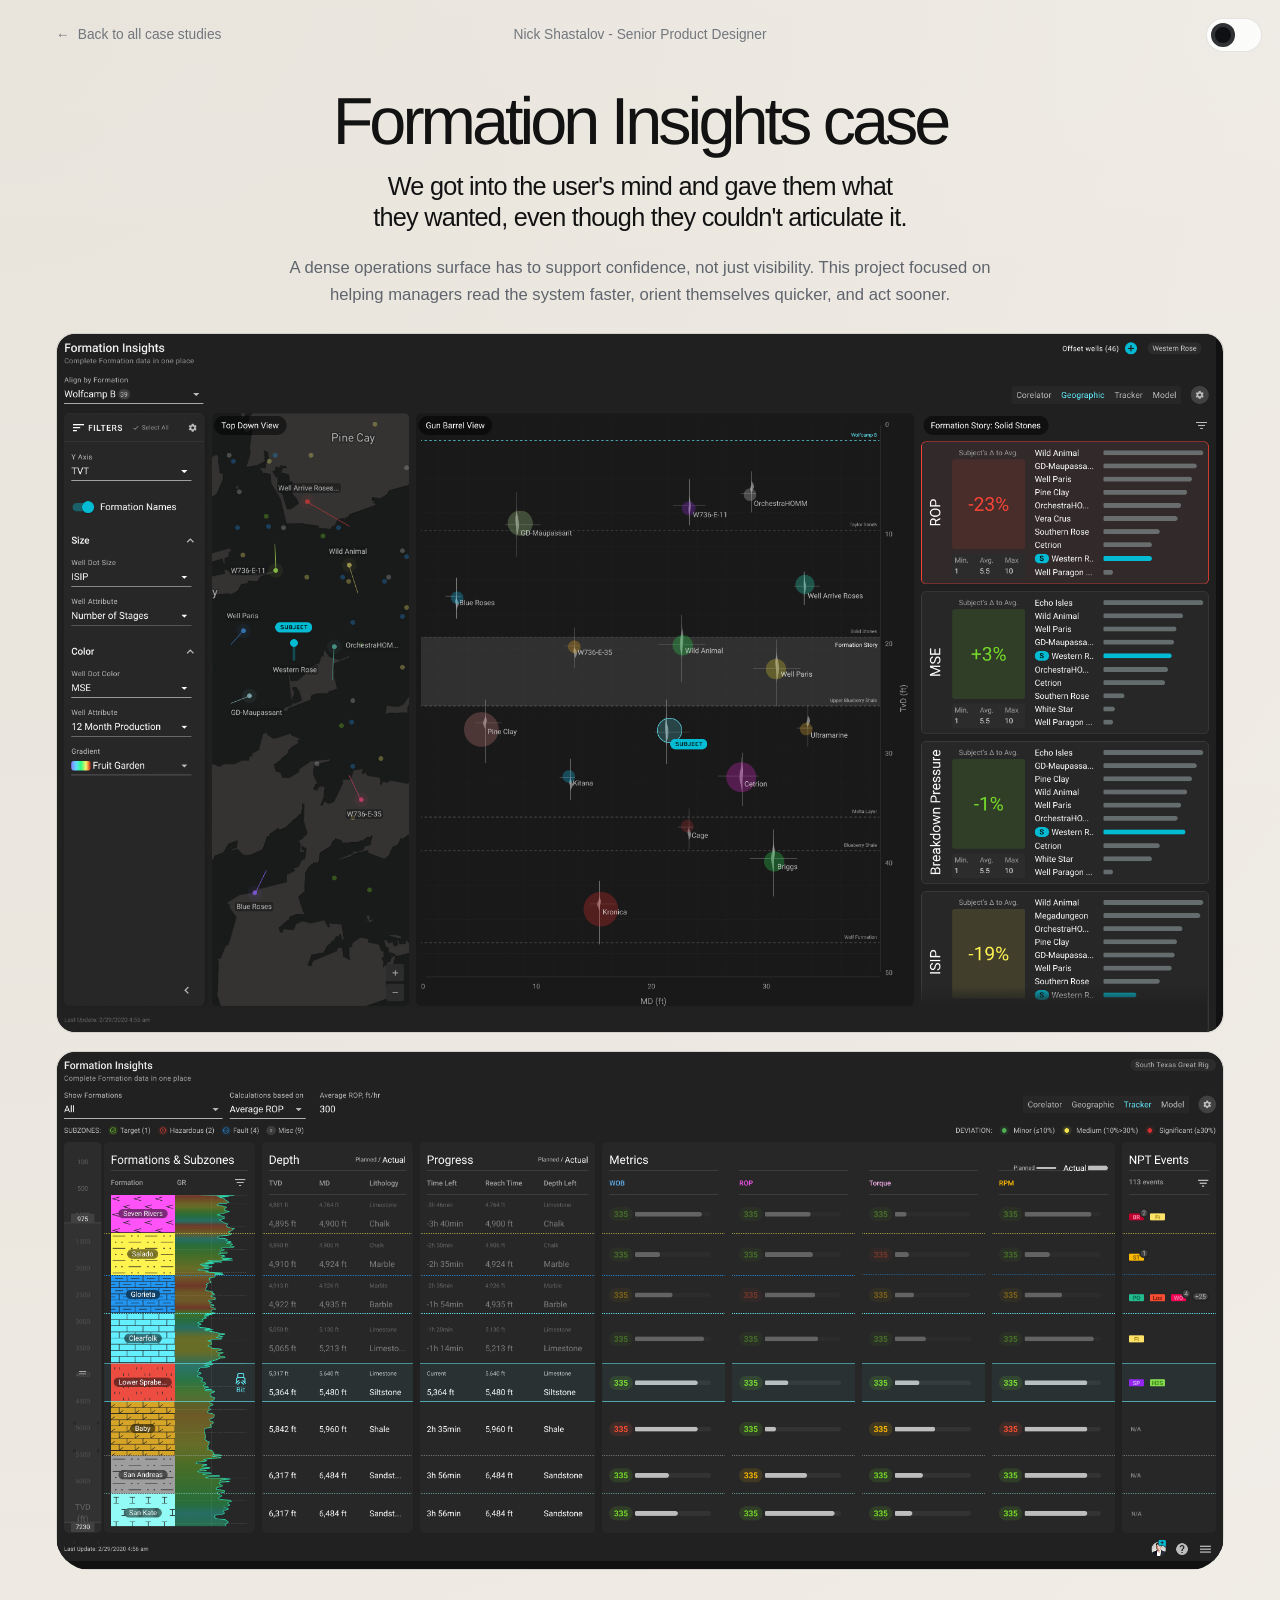
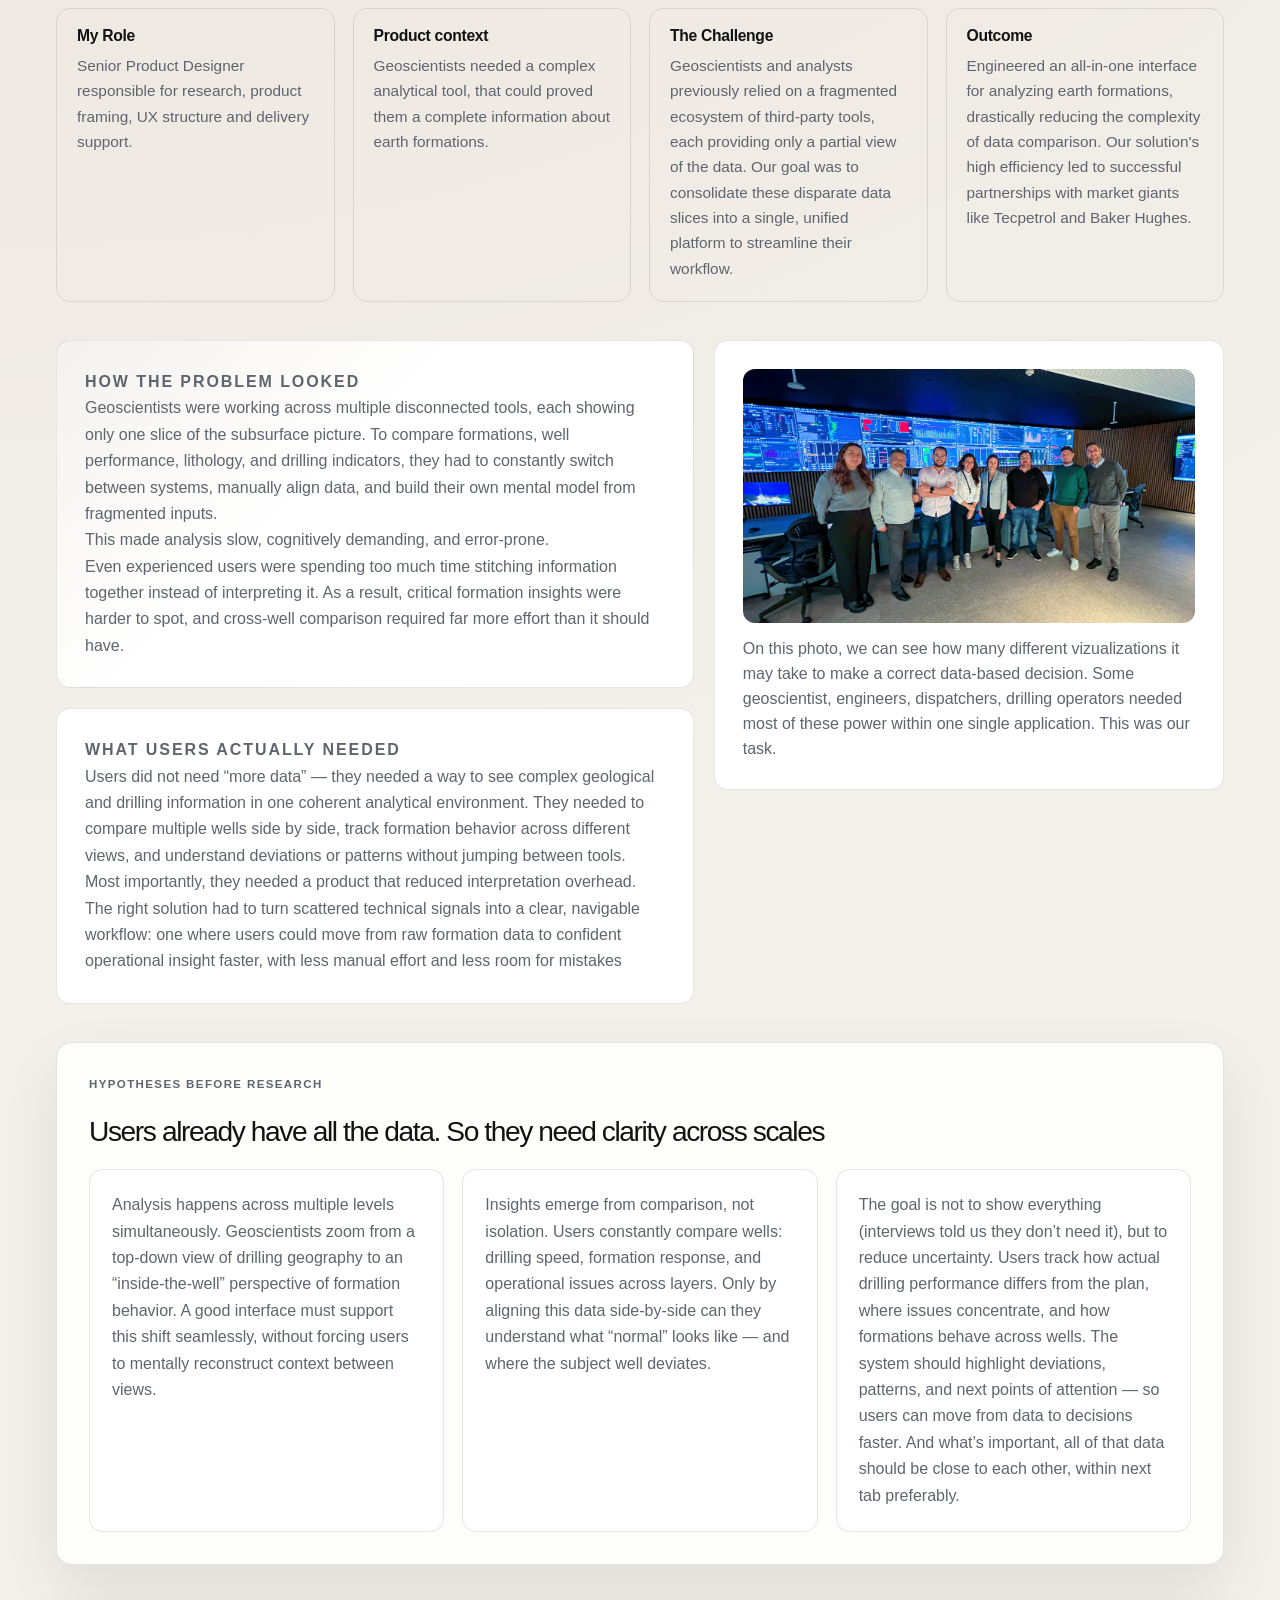
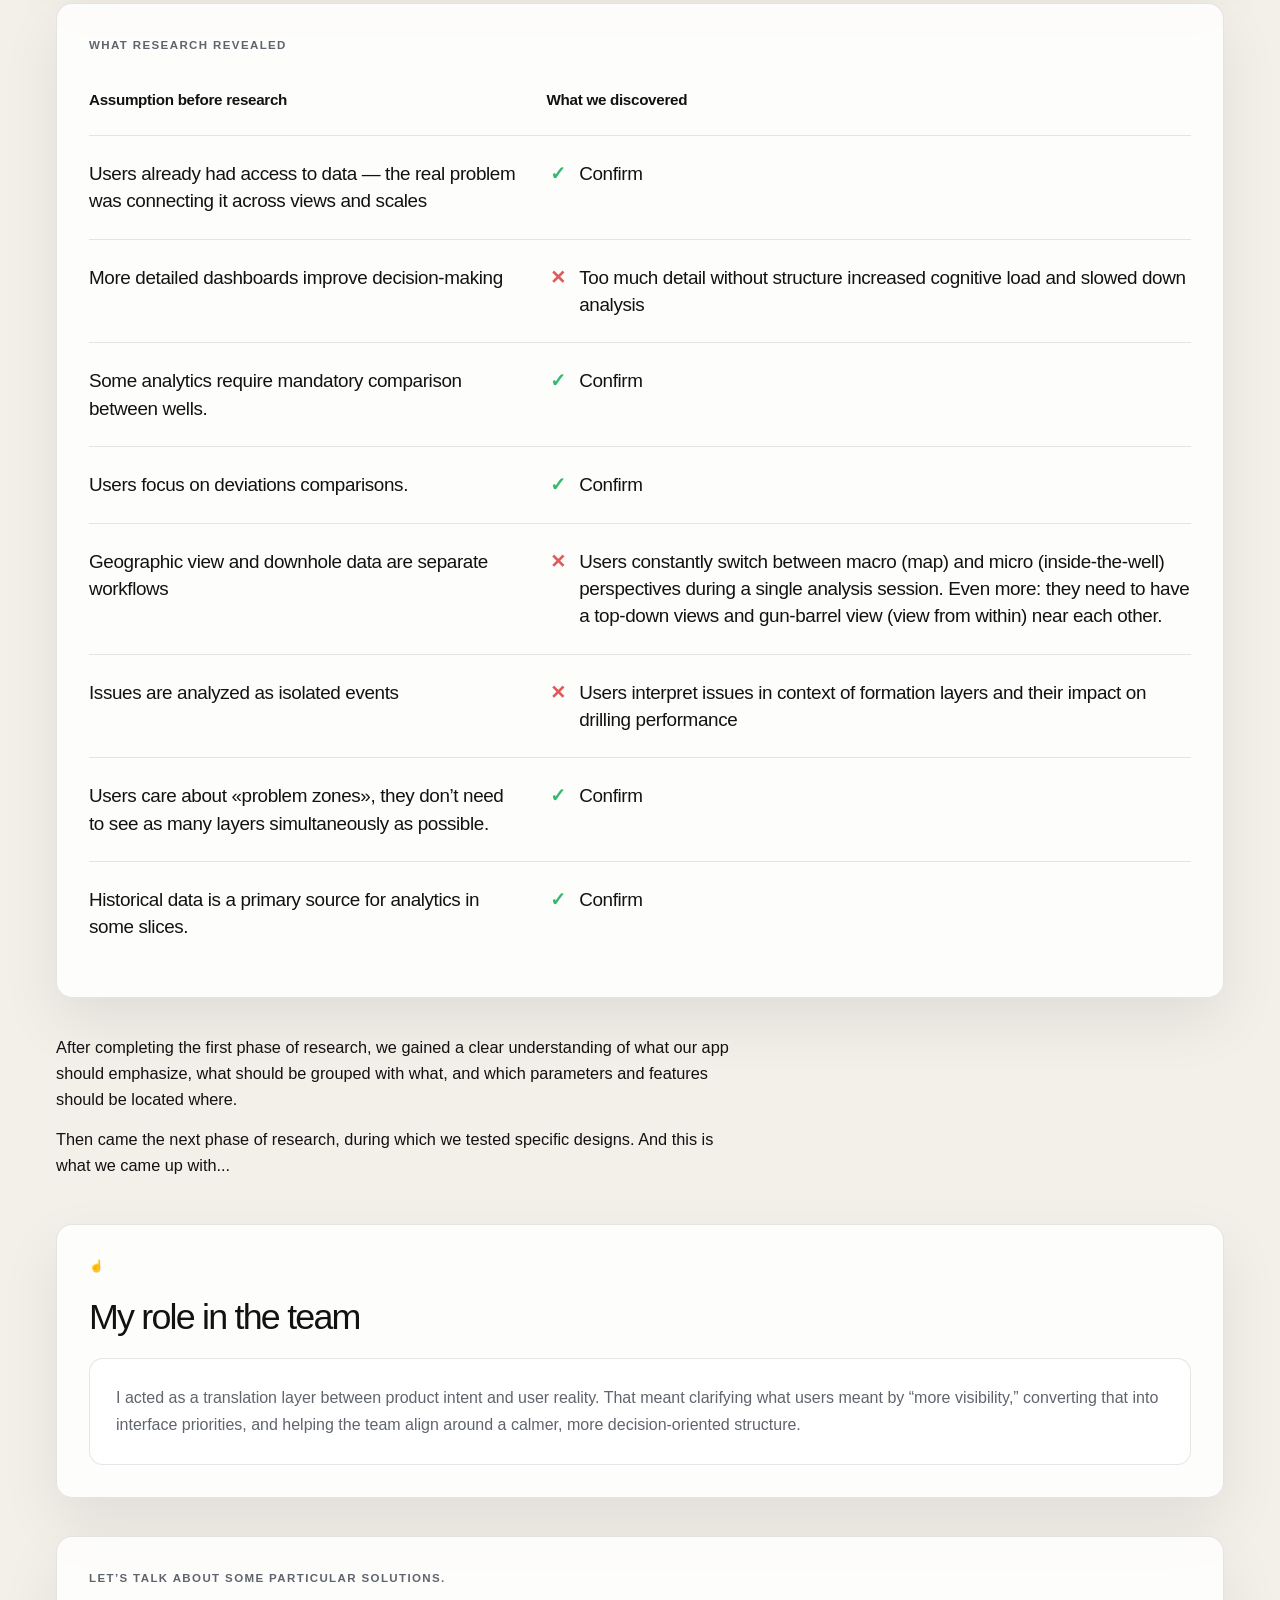
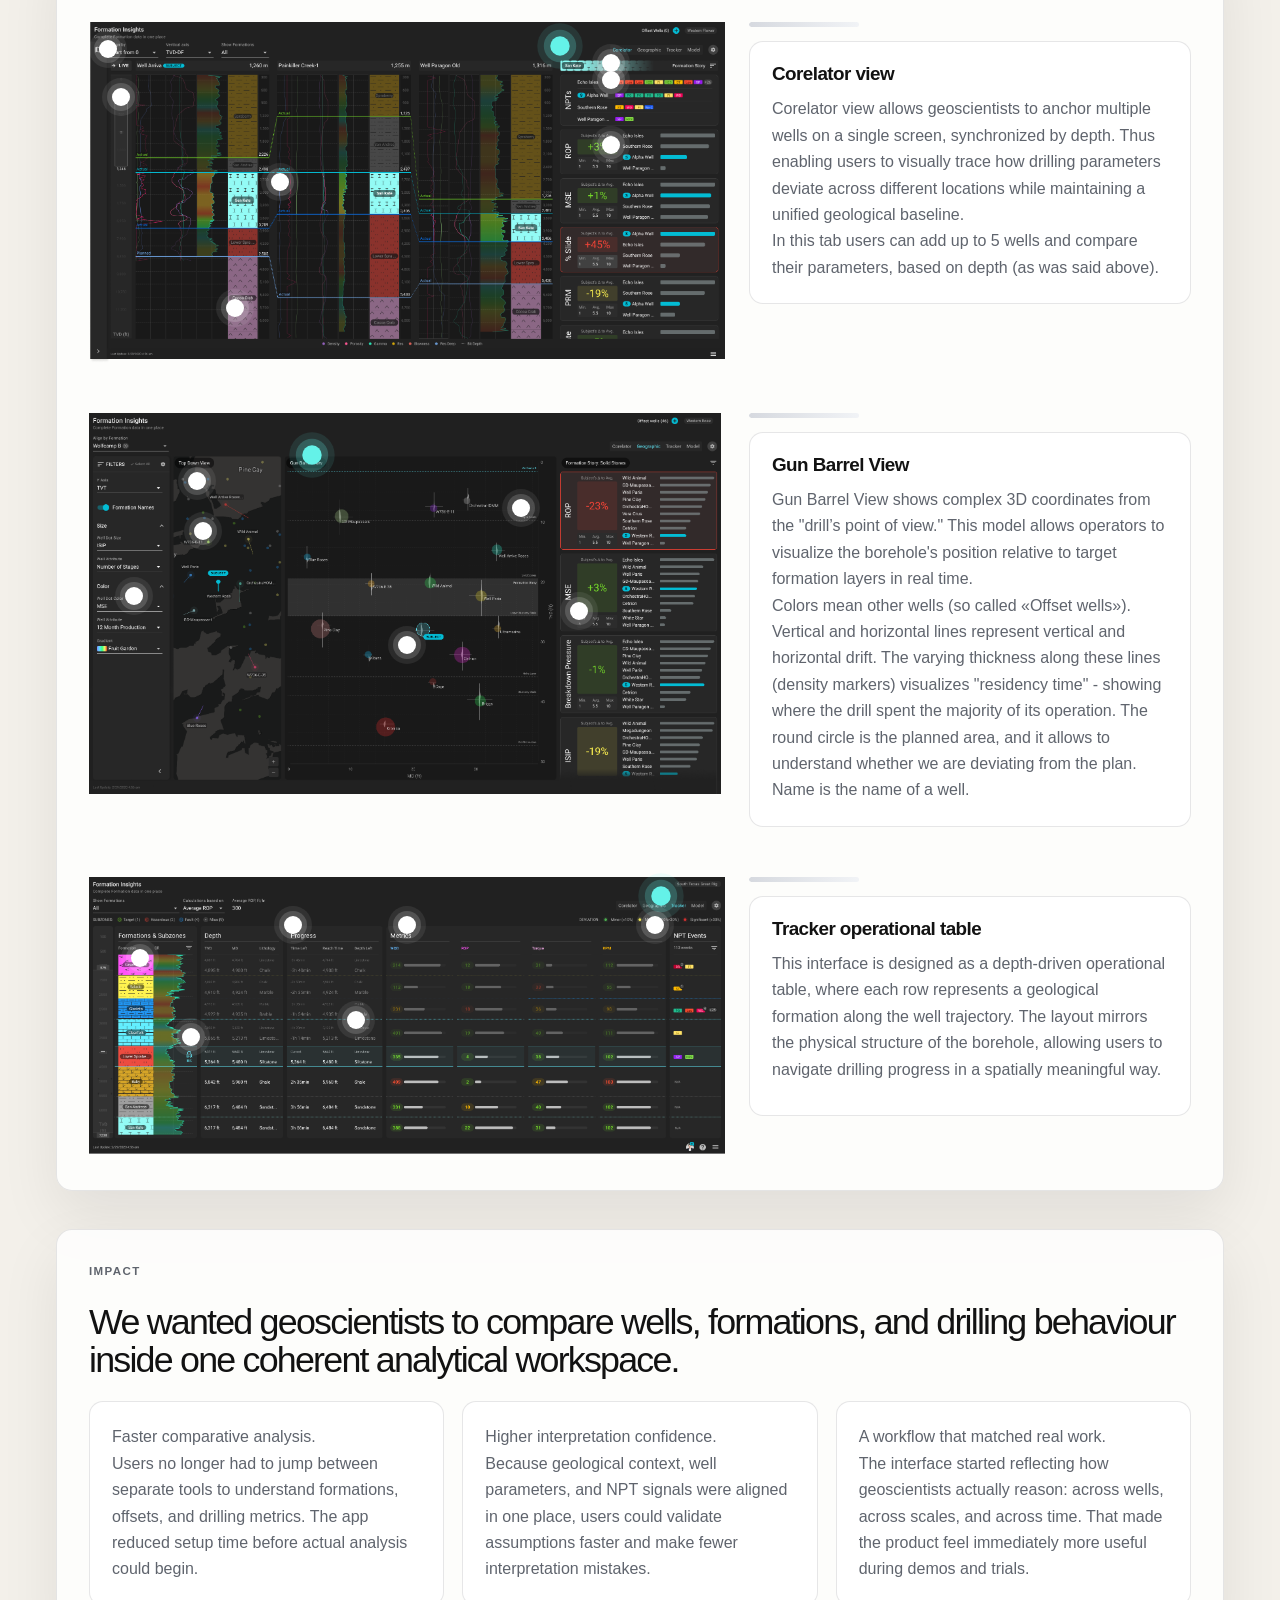
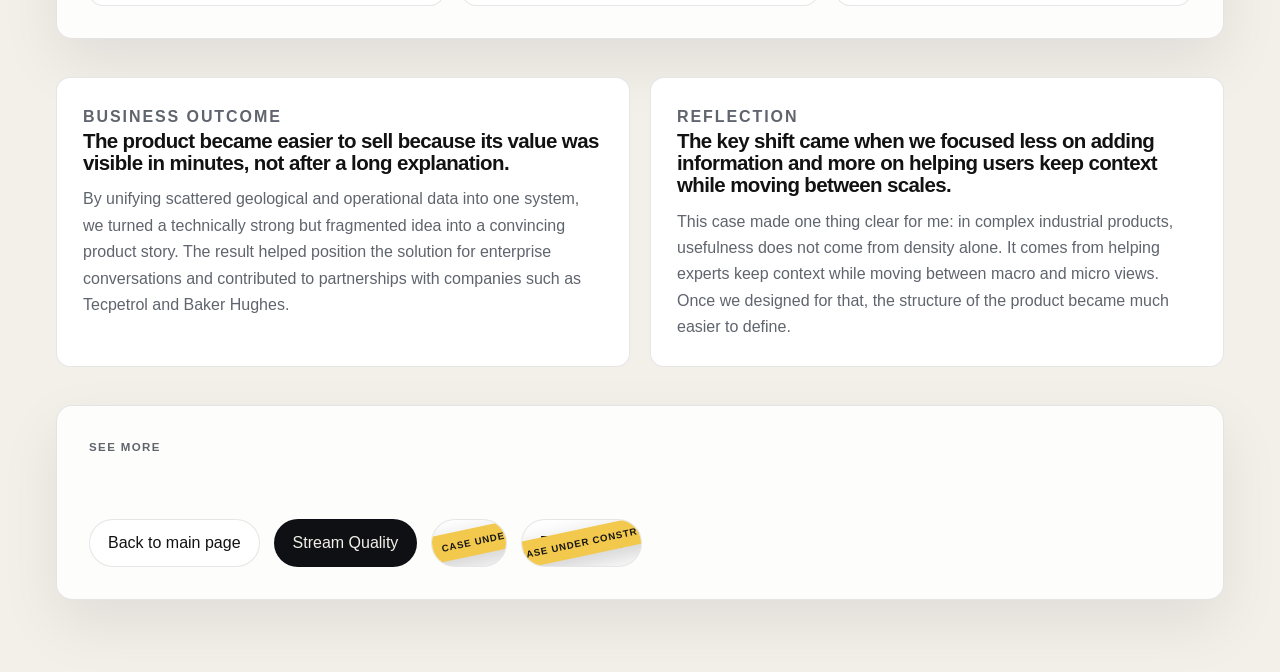
==== commit d89354b6: "Update Formation Insights and Stream Quality cases" ====
--- a/case-dashboard.html
+++ b/case-dashboard.html
@@ -190,44 +190,6 @@
 
         <section class="case-section case-section-shell">
           <div class="section-heading-block">
-            <p class="section-label">My role in product development</p>
-          </div>
-          <div class="sprint-table sprint-table-three">
-            <div class="sprint-row sprint-row-head">
-              <div>Stage</div>
-              <div>What I did</div>
-              <div>Output</div>
-            </div>
-            <div class="sprint-row">
-              <div>1. Discovery</div>
-              <div>Reviewed how users currently navigated the dashboard, what they noticed first, and where decision-making slowed down.</div>
-              <div>A clearer map of user priorities and friction points.</div>
-            </div>
-            <div class="sprint-row">
-              <div>2. Structuring</div>
-              <div>Reframed the page around scanability, managerial judgment and a more legible information hierarchy.</div>
-              <div>A stronger dashboard logic and clearer panel responsibilities.</div>
-            </div>
-            <div class="sprint-row">
-              <div>3. Designing</div>
-              <div>Created and refined interface concepts, balancing information density with calmer reading and faster orientation.</div>
-              <div>A dashboard concept that could be understood faster and discussed more clearly.</div>
-            </div>
-            <div class="sprint-row">
-              <div>4. Validation</div>
-              <div>Checked how the concept held up in real workflows and whether users could detect changes, issues and follow-up items more quickly.</div>
-              <div>Evidence that the sequence of information felt more usable under pressure.</div>
-            </div>
-            <div class="sprint-row">
-              <div>5. Delivery</div>
-              <div>Supported the product through final refinement, making sure the design intent stayed intact in implementation.</div>
-              <div>A more actionable dashboard and a clearer shared understanding of its purpose.</div>
-            </div>
-          </div>
-        </section>
-
-        <section class="case-section case-section-shell">
-          <div class="section-heading-block">
             <p class="section-label">☝</p>
             <h2>My role in the team</h2>
           </div>
--- a/styles.css
+++ b/styles.css
@@ -1280,6 +1280,12 @@
   background: var(--surface-strong);
 }
 
+.rejected-grid .visual-frame {
+  border: 0;
+  background: transparent;
+  border-radius: 0;
+}
+
 .solution-notes {
   display: grid;
   gap: 16px;
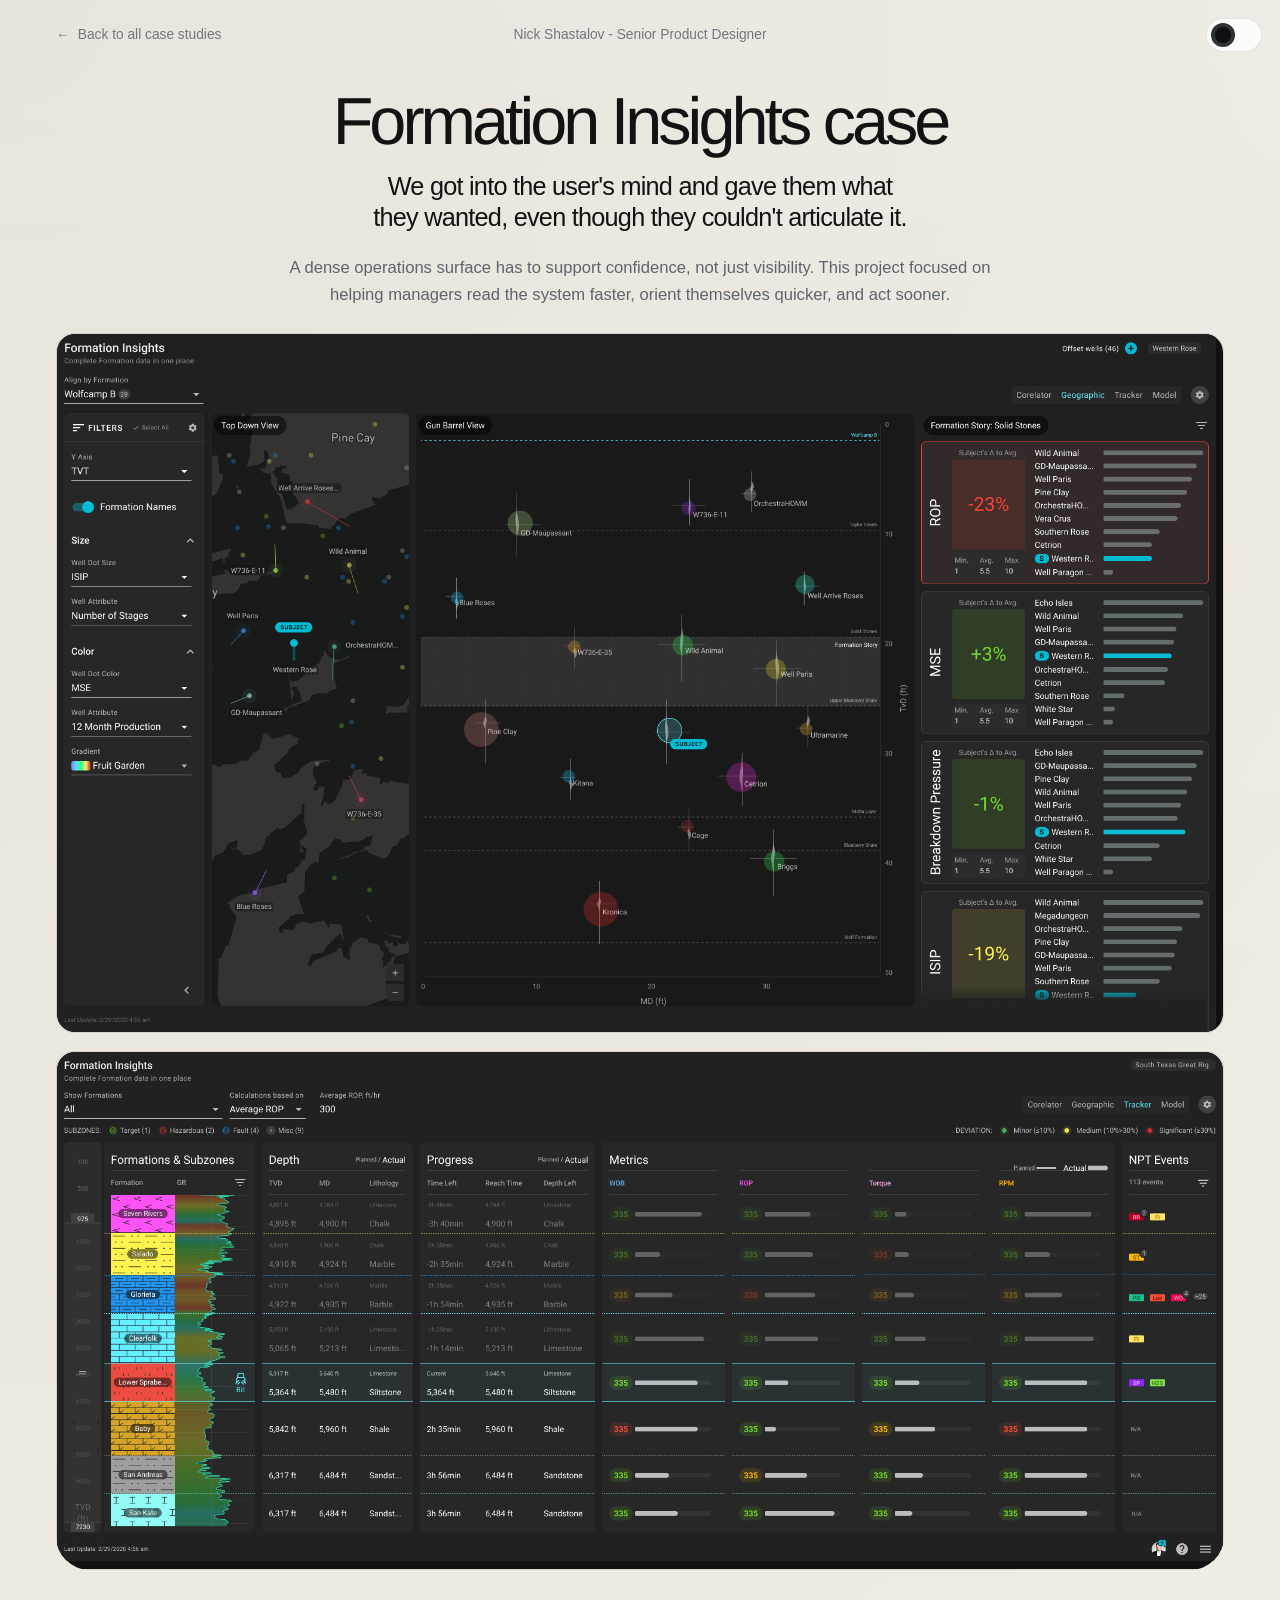
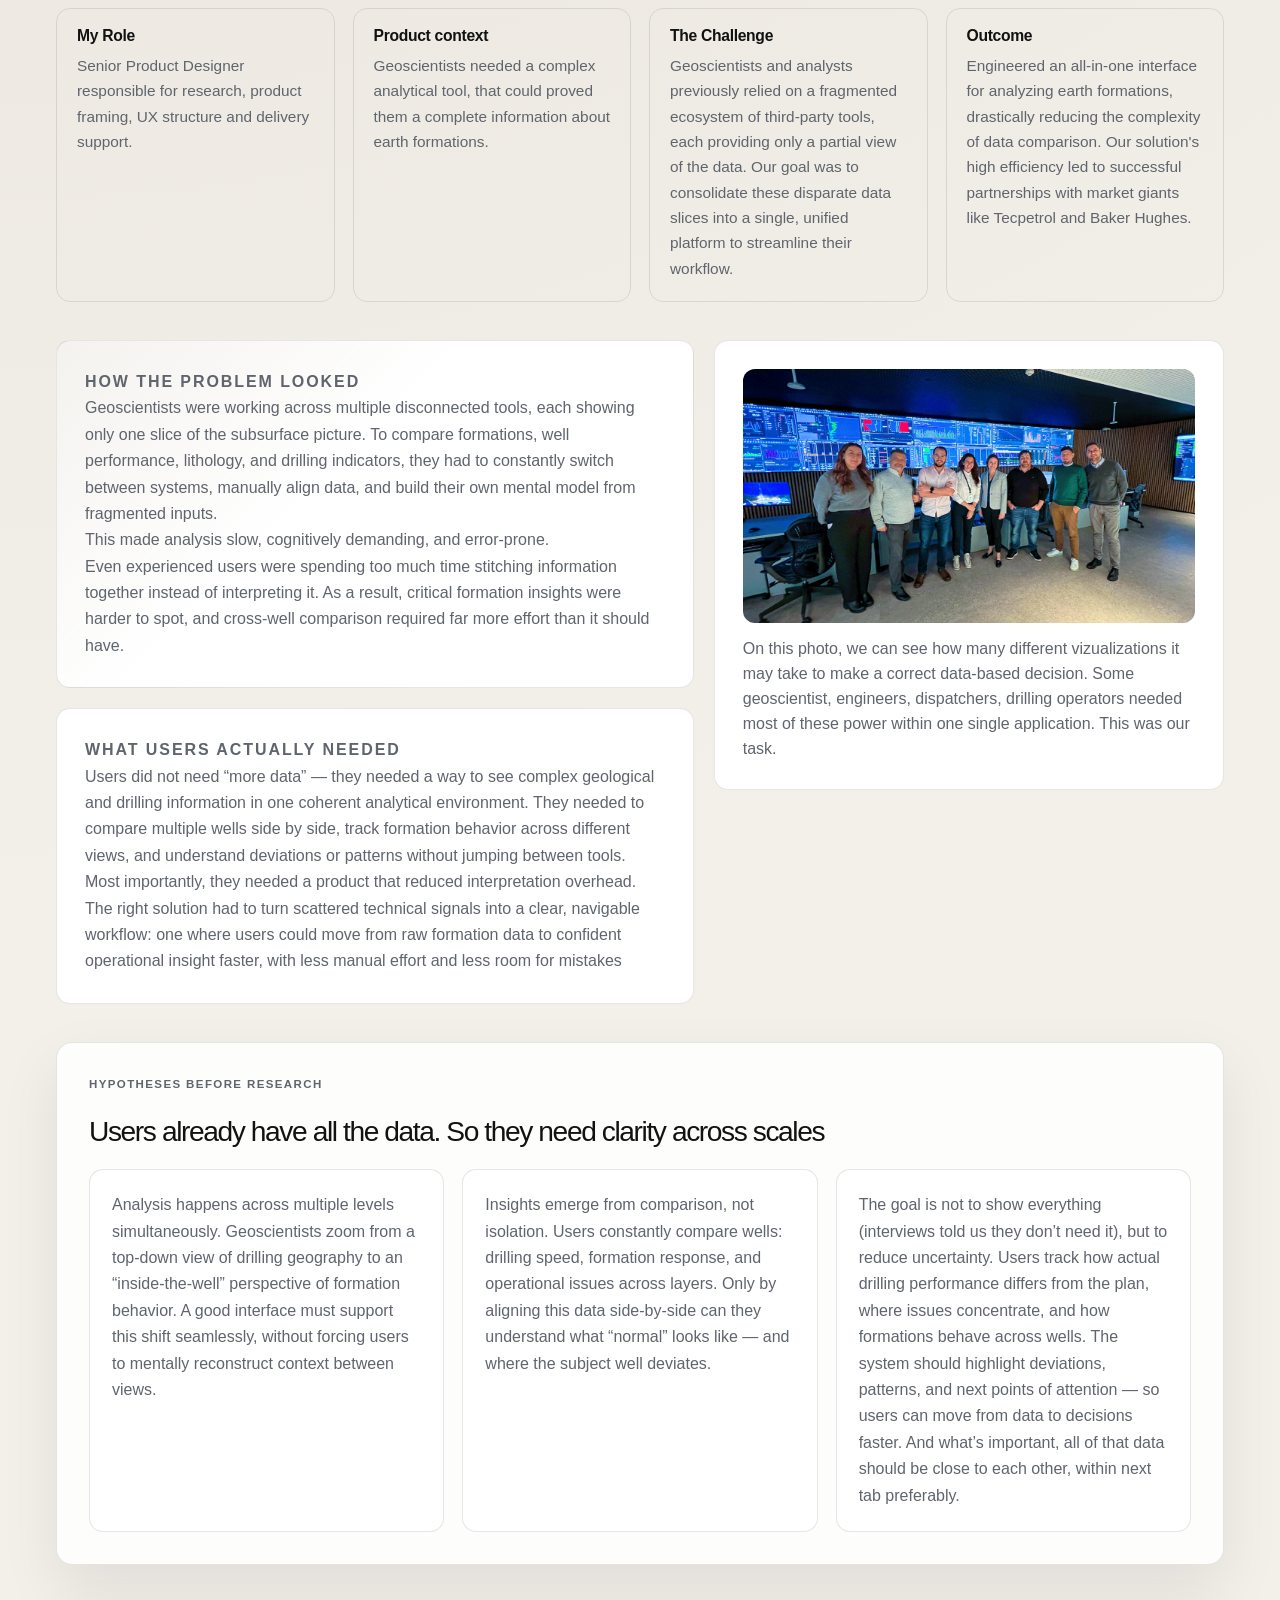
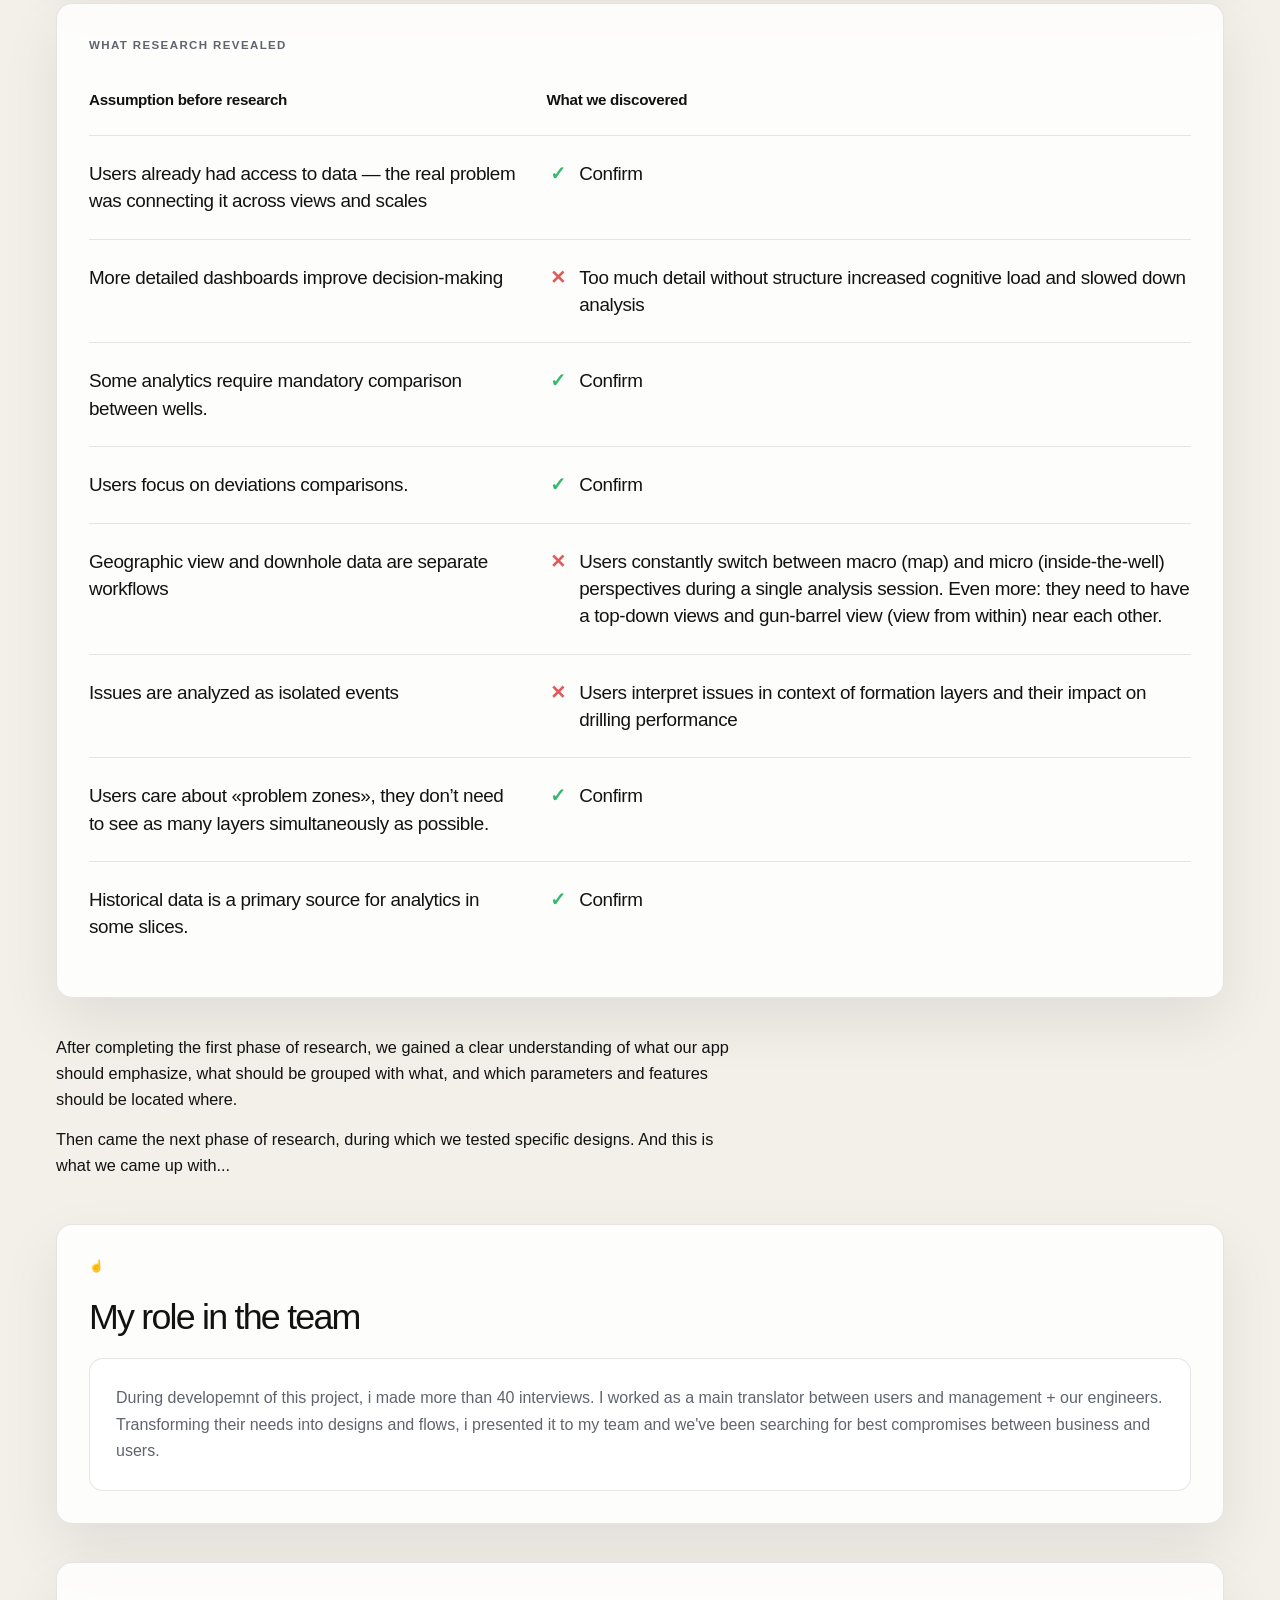
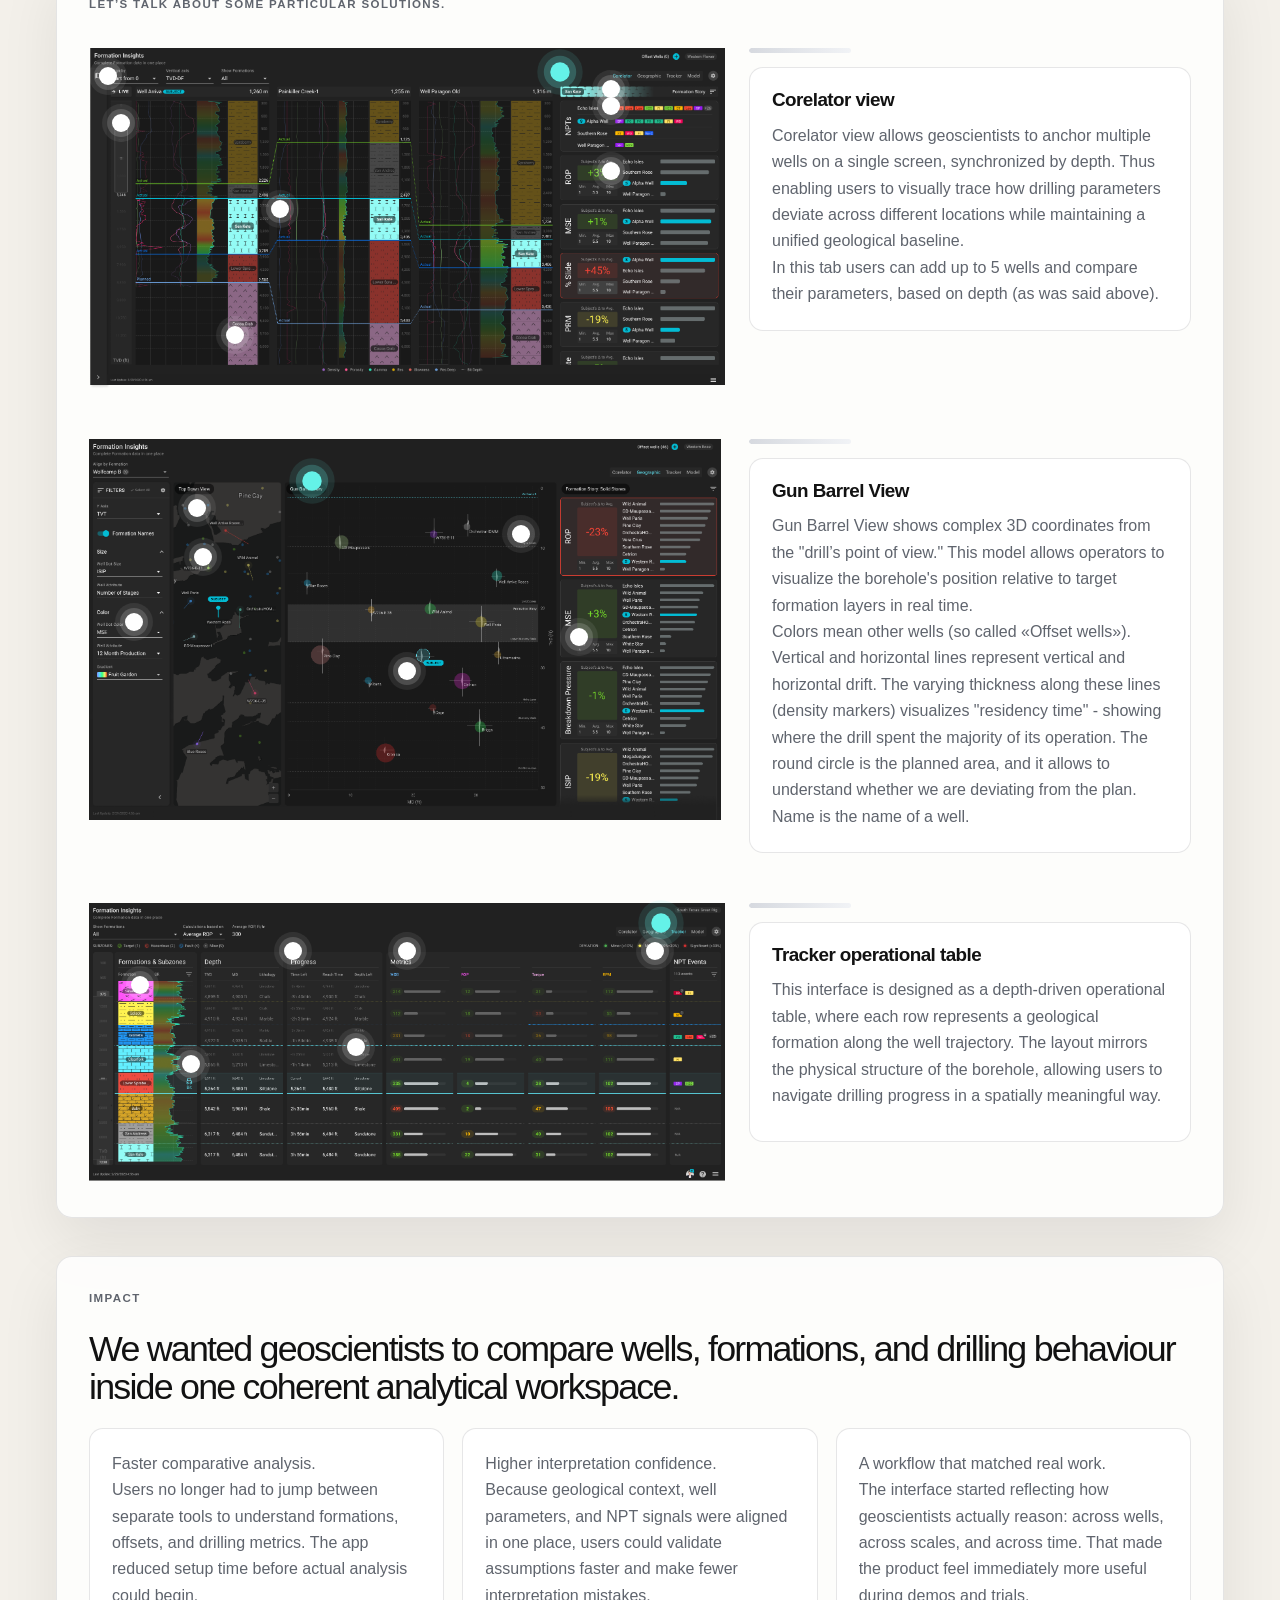
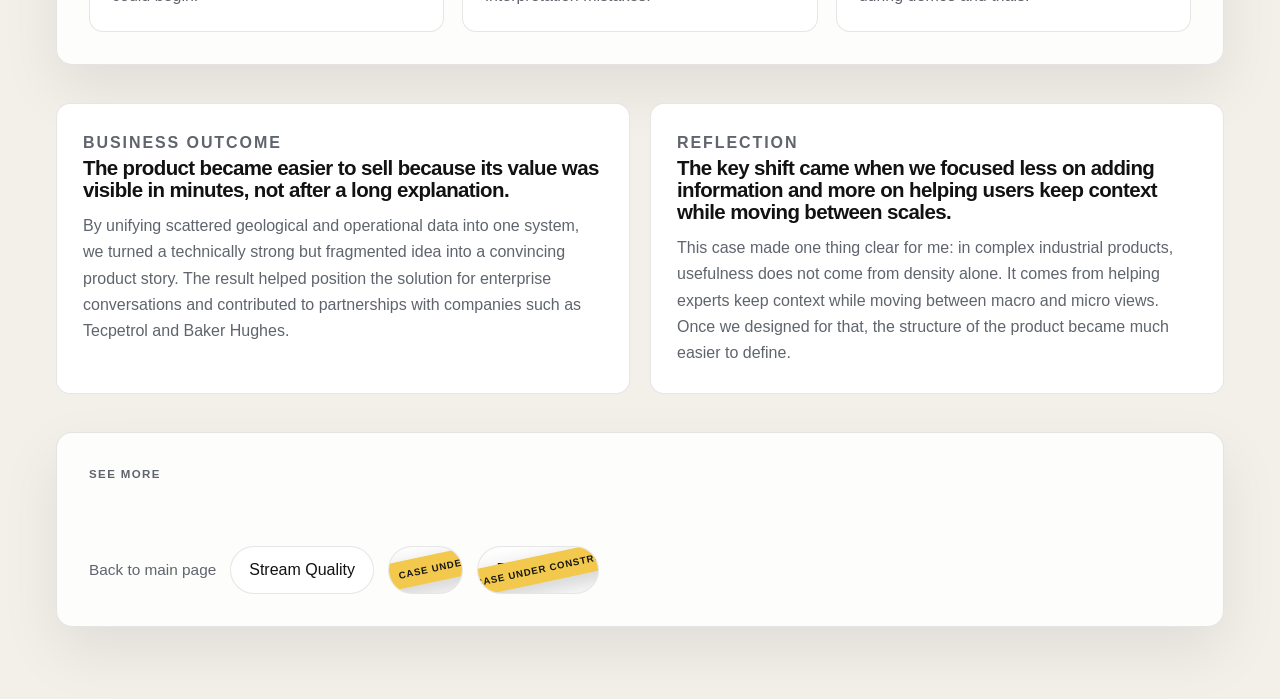
==== commit 6b8f72b0: "Refine case navigation and content" ====
--- a/case-dashboard.html
+++ b/case-dashboard.html
@@ -195,10 +195,10 @@
           </div>
           <div class="info-card info-card-refined">
             <p>
-              I acted as a translation layer between product intent and user reality. That meant
-              clarifying what users meant by “more visibility,” converting that into interface
-              priorities, and helping the team align around a calmer, more decision-oriented
-              structure.
+              During developemnt of this project, i made more than 40 interviews. I worked as a
+              main translator between users and management + our engineers. Transforming their
+              needs into designs and flows, i presented it to my team and we've been searching
+              for best compromises between business and users.
             </p>
           </div>
         </section>
@@ -410,8 +410,8 @@
             <p class="section-label">See more</p>
           </div>
           <div class="hero-actions case-nav-actions">
-            <a class="button button-secondary" href="./index.html">Back to main page</a>
-            <a class="button button-primary" href="./case-stream-quality.html">Stream Quality</a>
+            <a class="back-link case-nav-link" href="./index.html">Back to main page</a>
+            <a class="button button-secondary" href="./case-stream-quality.html">Stream Quality</a>
             <span class="button button-secondary button-construction button-disabled" aria-disabled="true">
               <span class="button-construction-label">Cups</span>
               <span class="button-construction-ribbon case-tile-ribbon case-tile-ribbon-slow">
--- a/styles.css
+++ b/styles.css
@@ -316,14 +316,14 @@
 
 .hero-centered {
   grid-template-columns: 1fr;
-  min-height: 72vh;
-  place-items: start;
+  min-height: 78vh;
+  place-items: center;
   text-align: left;
   background: transparent;
   border: 0;
   box-shadow: none;
-  padding: 14vh 0 24px;
-  margin-bottom: 86px;
+  padding: 8vh 0 6vh;
+  margin-bottom: 56px;
 }
 
 .hero-copy h1,
@@ -1286,6 +1286,10 @@
   border-radius: 0;
 }
 
+.rejected-grid .visual-frame img {
+  border-radius: 4px;
+}
+
 .solution-notes {
   display: grid;
   gap: 16px;
@@ -1816,6 +1820,14 @@
 
 .case-nav-actions {
   flex-wrap: wrap;
+  align-items: center;
+}
+
+.case-nav-link {
+  display: inline-flex;
+  align-items: center;
+  min-height: 44px;
+  font-size: 0.96rem;
 }
 
 .button-construction {
@@ -2061,6 +2073,16 @@
   bottom: 24px;
   z-index: 20;
   box-shadow: 0 20px 50px rgba(7, 10, 14, 0.24);
+}
+
+.gallery-back-button-compact {
+  right: 18px;
+  bottom: 18px;
+  width: auto;
+  min-width: 0;
+  padding: 10px 16px;
+  font-size: 0.88rem;
+  box-shadow: 0 14px 34px rgba(7, 10, 14, 0.18);
 }
 
 @media (max-width: 1040px) {
@@ -2279,4 +2301,9 @@
     right: 16px;
     bottom: 16px;
   }
-}
+
+  .gallery-back-button-compact {
+    right: 12px;
+    bottom: 12px;
+  }
+}
